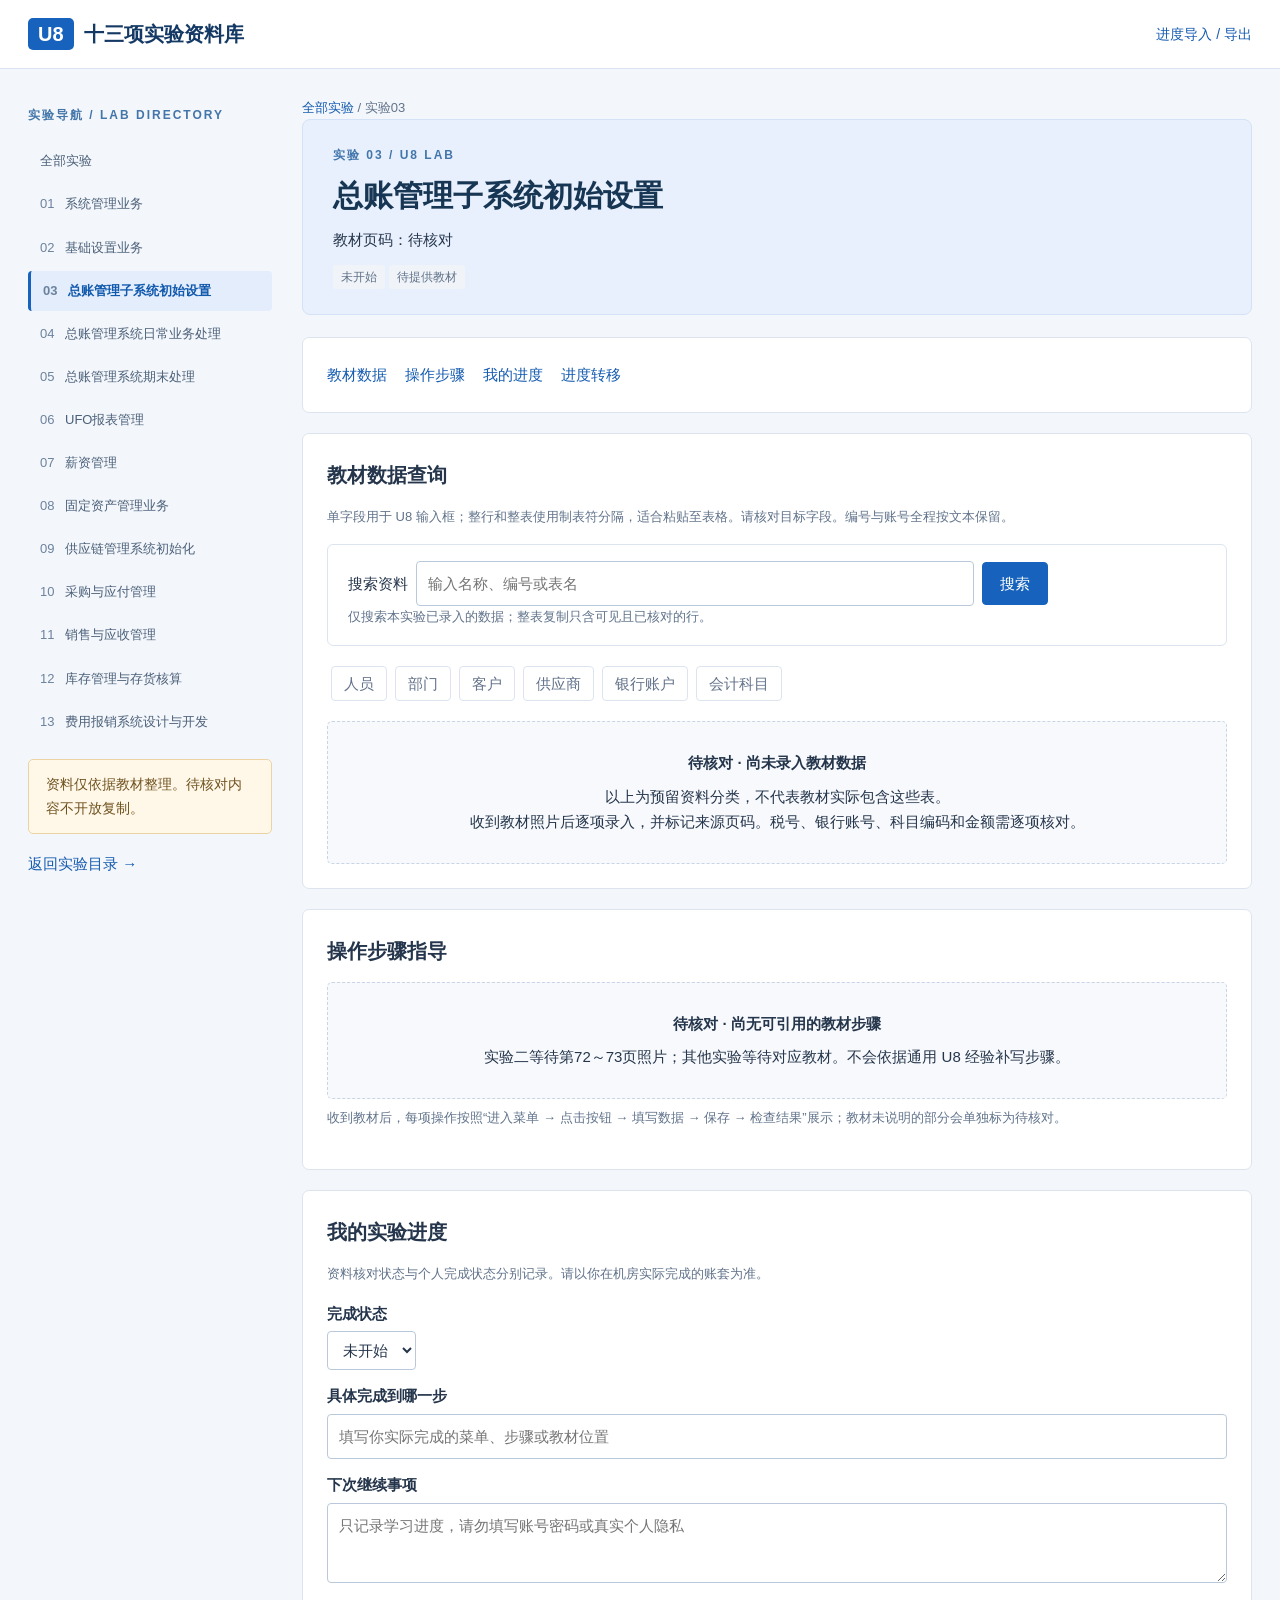
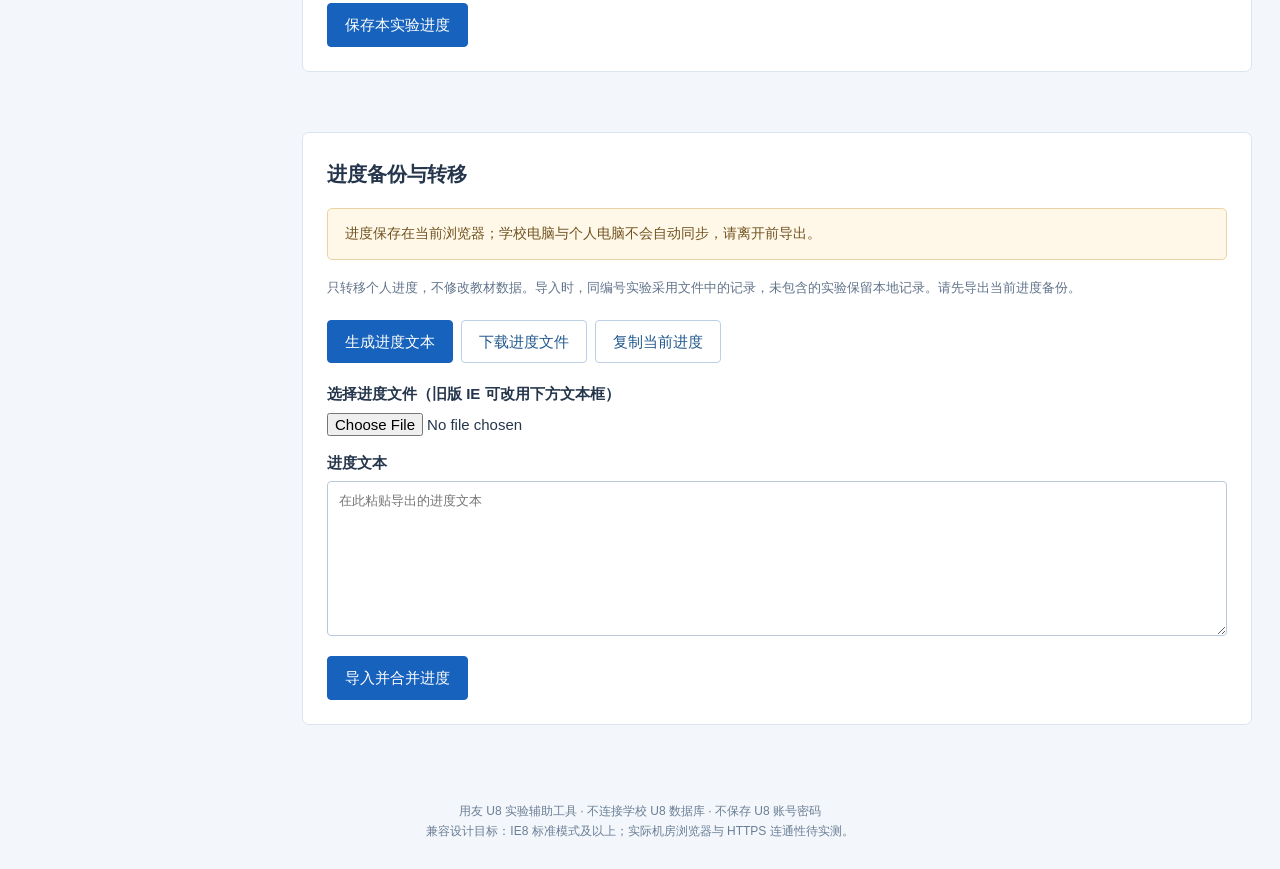
==== labs/03.html @ e87e092f "Build IE-compatible U8 lab library with textbook pages 67-71" ====
<!DOCTYPE html>
<html lang="zh-CN"><head><meta charset="utf-8"><meta http-equiv="X-UA-Compatible" content="IE=edge"><meta name="viewport" content="width=device-width, initial-scale=1"><meta name="description" content="用友U8十三项实验资料库，教材数据查询、字段复制与进度备份。"><title>总账管理子系统初始设置 · 用友U8十三项实验资料库</title><link rel="stylesheet" href="../assets/style.css"></head>
<body data-lab="03"><div class="top"><a class="brand" href="../index.html"><span class="brand-mark">U8</span>十三项实验资料库</a><a class="top-link" href="#transfer">进度导入 / 导出</a><div class="clear"></div></div>
<div class="shell"><div class="sidebar"><p class="eyebrow">实验导航 / LAB DIRECTORY</p><ul class="nav"><li><a href="../index.html">全部实验</a></li><li><a href="01.html"><span class="nav-num">01</span>系统管理业务</a></li><li><a href="02.html"><span class="nav-num">02</span>基础设置业务</a></li><li><a href="03.html" class="active"><span class="nav-num">03</span>总账管理子系统初始设置</a></li><li><a href="04.html"><span class="nav-num">04</span>总账管理系统日常业务处理</a></li><li><a href="05.html"><span class="nav-num">05</span>总账管理系统期末处理</a></li><li><a href="06.html"><span class="nav-num">06</span>UFO报表管理</a></li><li><a href="07.html"><span class="nav-num">07</span>薪资管理</a></li><li><a href="08.html"><span class="nav-num">08</span>固定资产管理业务</a></li><li><a href="09.html"><span class="nav-num">09</span>供应链管理系统初始化</a></li><li><a href="10.html"><span class="nav-num">10</span>采购与应付管理</a></li><li><a href="11.html"><span class="nav-num">11</span>销售与应收管理</a></li><li><a href="12.html"><span class="nav-num">12</span>库存管理与存货核算</a></li><li><a href="13.html"><span class="nav-num">13</span>费用报销系统设计与开发</a></li></ul><div class="notice">资料仅依据教材整理。待核对内容不开放复制。</div><a href="../index.html">返回实验目录 →</a></div><div class="main">
<noscript><div class="notice">JavaScript 已禁用：可浏览目录、教材数据和步骤；可选中文字按 Ctrl+C。搜索、按钮复制与进度管理需要启用 JavaScript。</div></noscript>
<div class="muted"><a href="../index.html">全部实验</a> / 实验03</div><div class="hero"><div class="eyebrow">实验 03 / U8 LAB</div><h1>总账管理子系统初始设置</h1><p>教材页码：待核对</p><span class="tag" data-progress="03">未开始</span> <span class="tag">待提供教材</span></div>
<div class="panel anchor-nav"><a href="#data">教材数据</a><a href="#steps">操作步骤</a><a href="#progress">我的进度</a><a href="#transfer">进度转移</a></div>
<div class="panel" id="data"><h2>教材数据查询</h2><p class="muted">单字段用于 U8 输入框；整行和整表使用制表符分隔，适合粘贴至表格。请核对目标字段。编号与账号全程按文本保留。</p><div class="search"><label for="search">搜索资料</label><input id="search" type="text" placeholder="输入名称、编号或表名"><button id="search-button" type="button">搜索</button><div class="muted" id="search-result">仅搜索本实验已录入的数据；整表复制只含可见且已核对的行。</div></div><div class="categories"><span>人员</span><span>部门</span><span>客户</span><span>供应商</span><span>银行账户</span><span>会计科目</span></div><div class="empty"><strong>待核对 · 尚未录入教材数据</strong>以上为预留资料分类，不代表教材实际包含这些表。<br>收到教材照片后逐项录入，并标记来源页码。税号、银行账号、科目编码和金额需逐项核对。</div></div><div class="panel" id="steps"><h2>操作步骤指导</h2><div class="empty"><strong>待核对 · 尚无可引用的教材步骤</strong>实验二等待第72～73页照片；其他实验等待对应教材。不会依据通用 U8 经验补写步骤。</div><p class="muted">收到教材后，每项操作按照“进入菜单 → 点击按钮 → 填写数据 → 保存 → 检查结果”展示；教材未说明的部分会单独标为待核对。</p></div><div class="panel" id="progress"><h2>我的实验进度</h2><p class="muted">资料核对状态与个人完成状态分别记录。请以你在机房实际完成的账套为准。</p><div class="form-row"><label for="progress-status">完成状态</label><select id="progress-status"><option value="todo">未开始</option><option value="doing">进行中</option><option value="done">已完成</option></select></div><div class="form-row"><label for="progress-step">具体完成到哪一步</label><input id="progress-step" type="text" maxlength="500" placeholder="填写你实际完成的菜单、步骤或教材位置"></div><div class="form-row"><label for="progress-note">下次继续事项</label><textarea id="progress-note" maxlength="5000" placeholder="只记录学习进度，请勿填写账号密码或真实个人隐私"></textarea></div><button id="save-progress" type="button">保存本实验进度</button></div>
<div id="message" class="message" role="status" aria-live="polite"></div><div class="panel" id="transfer"><h2>进度备份与转移</h2>
<p id="storage-state" class="notice">学校电脑与个人电脑不会自动同步。请导出进度，通过自己的邮箱或网盘转移后导入。</p>
<p class="muted">只转移个人进度，不修改教材数据。导入时，同编号实验采用文件中的记录，未包含的实验保留本地记录。请先导出当前进度备份。</p>
<div class="toolbar"><button id="export-text" type="button">生成进度文本</button><button id="download-progress" type="button" class="secondary">下载进度文件</button><button id="copy-progress" type="button" class="secondary">复制当前进度</button></div>
<div class="form-row"><label for="import-file">选择进度文件（旧版 IE 可改用下方文本框）</label><input id="import-file" type="file" accept=".json,application/json"></div>
<div class="form-row"><label for="transfer-text">进度文本</label><textarea id="transfer-text" spellcheck="false" placeholder="在此粘贴导出的进度文本"></textarea></div>
<button id="import-progress" type="button">导入并合并进度</button></div></div><div class="clear"></div></div>
<div class="footer">用友 U8 实验辅助工具 · 不连接学校 U8 数据库 · 不保存 U8 账号密码<br>兼容设计目标：IE8 标准模式及以上；实际机房浏览器与 HTTPS 连通性待实测。</div>
<div id="manual-copy" class="manual hidden" role="dialog" aria-label="手动复制"><h3>手动复制</h3><p id="copy-help">请按 Ctrl+C</p><label for="copy-text">待复制内容</label><textarea id="copy-text" readonly="readonly"></textarea><button id="copy-close" type="button" class="secondary">关闭</button></div>
<script src="../assets/app.js"></script></body></html>
---- assets/style.css ----
* { box-sizing: border-box; }
body { margin: 0; background: #f3f6fa; color: #25364c; font-family: "Microsoft YaHei", "SimSun", Arial, sans-serif; font-size: 15px; line-height: 1.7; }
a { color: #155bb0; text-decoration: none; } a:hover { text-decoration: underline; }
button,input,select,textarea { font: inherit; } button { cursor: pointer; }
button,.button { background: #1662bd; color: #fff; border: 1px solid #1662bd; padding: 8px 17px; display: inline-block; border-radius: 4px; }
button:hover,.button:hover { background: #104c95; color: #fff; text-decoration: none; }
button.secondary,.button.secondary { color: #20588d; background: #fff; border-color: #bdcfe4; }
button:focus,a:focus,input:focus,textarea:focus,select:focus { outline: 2px solid #e09b1a; outline-offset: 2px; }
input[type=text],select,textarea { max-width: 100%; border: 1px solid #b9c9db; border-radius: 4px; background: #fff; color: #25364c; padding: 9px 11px; }
.top { background: #fff; border-bottom: 1px solid #dae3ef; padding: 17px 28px; }
.brand { font-size: 20px; color: #143964; font-weight: bold; } .brand-mark { background: #1662bd; color: #fff; padding: 5px 10px; margin-right: 10px; border-radius: 5px; }
.top-link { float: right; margin-top: 6px; font-size: 14px; }
.shell { max-width: 1440px; margin: 0 auto; padding: 28px; }
.sidebar { float: left; width: 244px; } .main { margin-left: 274px; }
.nav { margin: 0; padding: 0; list-style: none; } .nav li { margin: 3px 0; }
.nav a { display: block; padding: 9px 12px; color: #4b607a; font-size: 13px; border-radius: 4px; }
.nav a.active { background: #e3edfc; color: #1159ad; font-weight: bold; border-left: 3px solid #1662bd; }
.nav-num { display: inline-block; width: 25px; color: #6b829e; }
.eyebrow { color: #4275a9; font-size: 12px; letter-spacing: 2px; font-weight: bold; }
h1 { font-size: 30px; line-height: 1.4; margin: 10px 0; color: #173654; } h2 { font-size: 20px; margin: 0 0 14px; } h3 { font-size: 17px; margin: 0 0 10px; }
p { margin: 8px 0 16px; } .muted { color: #61738b; font-size: 13px; }
.hero { padding: 25px 30px; background: #e8f0fd; border: 1px solid #d3e2f7; border-radius: 8px; margin-bottom: 22px; }
.hero p { max-width: 720px; margin-bottom: 10px; }
.notice { background: #fff8e9; border: 1px solid #ecd3a3; padding: 13px 17px; margin: 17px 0; border-radius: 5px; color: #70521e; font-size: 14px; }
.panel { padding: 24px; background: #fff; border: 1px solid #dce5ef; border-radius: 7px; margin: 20px 0; }
.stats { width: 100%; border-collapse: collapse; margin: 20px 0; background: #fff; border: 1px solid #dce5ef; }
.stats td { width: 33%; padding: 16px 23px; border-right: 1px solid #dce5ef; } .stat { font-size: 27px; color: #1858a3; font-weight: bold; margin-right: 9px; }
.search { background: #fff; padding: 16px 20px; border: 1px solid #dce5ef; border-radius: 6px; } .search input { width: 65%; margin: 0 8px; }
.cards { margin: 15px -7px 0; } .card-wrap { display: inline-block; vertical-align: top; width: 50%; padding: 7px; }
.card { border: 1px solid #dce5ef; background: #fff; border-radius: 6px; padding: 20px; min-height: 184px; }
.card:hover { border-color: #9fbce2; } .card h2 { font-size: 17px; margin: 10px 0 7px; } .card h2 a { color: #193d66; }
.tag { display: inline-block; background: #f0f4f8; color: #5f7189; padding: 2px 8px; border-radius: 3px; font-size: 12px; }
.tag.blue { background: #e6f0ff; color: #145cae; } .tag.done { background: #e3f4eb; color: #256544; }
.card-footer { border-top: 1px solid #edf1f6; margin-top: 13px; padding-top: 11px; font-size: 13px; }
.card-footer a { float: right; } .clear { clear: both; }
.anchor-nav a { margin-right: 18px; display: inline-block; }
.empty { padding: 28px 20px; text-align: center; background: #f7f9fc; border: 1px dashed #c8d5e4; border-radius: 5px; }
.empty strong { display: block; margin-bottom: 8px; } .categories { margin: 16px 0; } .categories span { display: inline-block; padding: 4px 12px; margin: 4px; border: 1px solid #dce5ef; border-radius: 4px; color: #63738b; }
.table-scroll { overflow-x: auto; } table.data { width: 100%; border-collapse: collapse; margin: 15px 0; }
.data th,.data td { border: 1px solid #d8e2ef; padding: 9px; text-align: left; vertical-align: top; } .data th { background: #eef4fb; white-space: nowrap; }
.data .field { width: 145px; padding: 6px; font-family: Consolas,"Microsoft YaHei",monospace; } .copy-field { font-size: 12px; padding: 4px 8px; margin: 4px 0 0 5px; }
.pending { color: #885c14; } .pending-value { display: block; padding: 6px; }
.step { border-left: 3px solid #bad1f1; margin: 18px 0; padding-left: 16px; } .step ol { padding-left: 24px; }
.form-row { margin: 13px 0; } .form-row label { display: block; margin-bottom: 5px; font-weight: bold; }
#progress-note { width: 100%; min-height: 80px; } #progress-step { width: 100%; } #transfer-text { width: 100%; height: 155px; font-family: Consolas,monospace; font-size: 13px; }
.toolbar button { margin: 5px 8px 5px 0; } .message { padding: 10px 0; color: #255c38; font-weight: bold; }
.manual { position: fixed; z-index: 20; bottom: 15px; right: 15px; width: 440px; max-width: 94%; padding: 20px; background: #fff; border: 2px solid #1662bd; box-shadow: 0 3px 20px #b5c1d0; }
.manual textarea { width: 100%; height: 110px; font-family: Consolas,"Microsoft YaHei",monospace; } .hidden { display: none; }
.footer { clear: both; text-align: center; color: #6a7f97; padding: 28px 12px; font-size: 12px; }
@media screen and (min-width: 1250px) { .card-wrap { width: 33.333%; } }
@media screen and (max-width: 800px) { .sidebar { float: none; width: auto; margin-bottom: 20px; } .sidebar .nav { display: none; } .main { margin-left: 0; } .shell { padding: 15px; } h1 { font-size: 25px; } .top { padding: 15px; } .brand { font-size: 16px; } .hero { padding: 20px; } .stats td { padding: 12px; } .stat { display: block; font-size: 24px; } .panel { padding: 17px; } }
@media screen and (max-width: 520px) { .card-wrap { width: 100%; } .top-link { float: none; display: block; } .search input { display: block; width: 100%; margin: 8px 0; } .toolbar button { display: block; width: 100%; } }
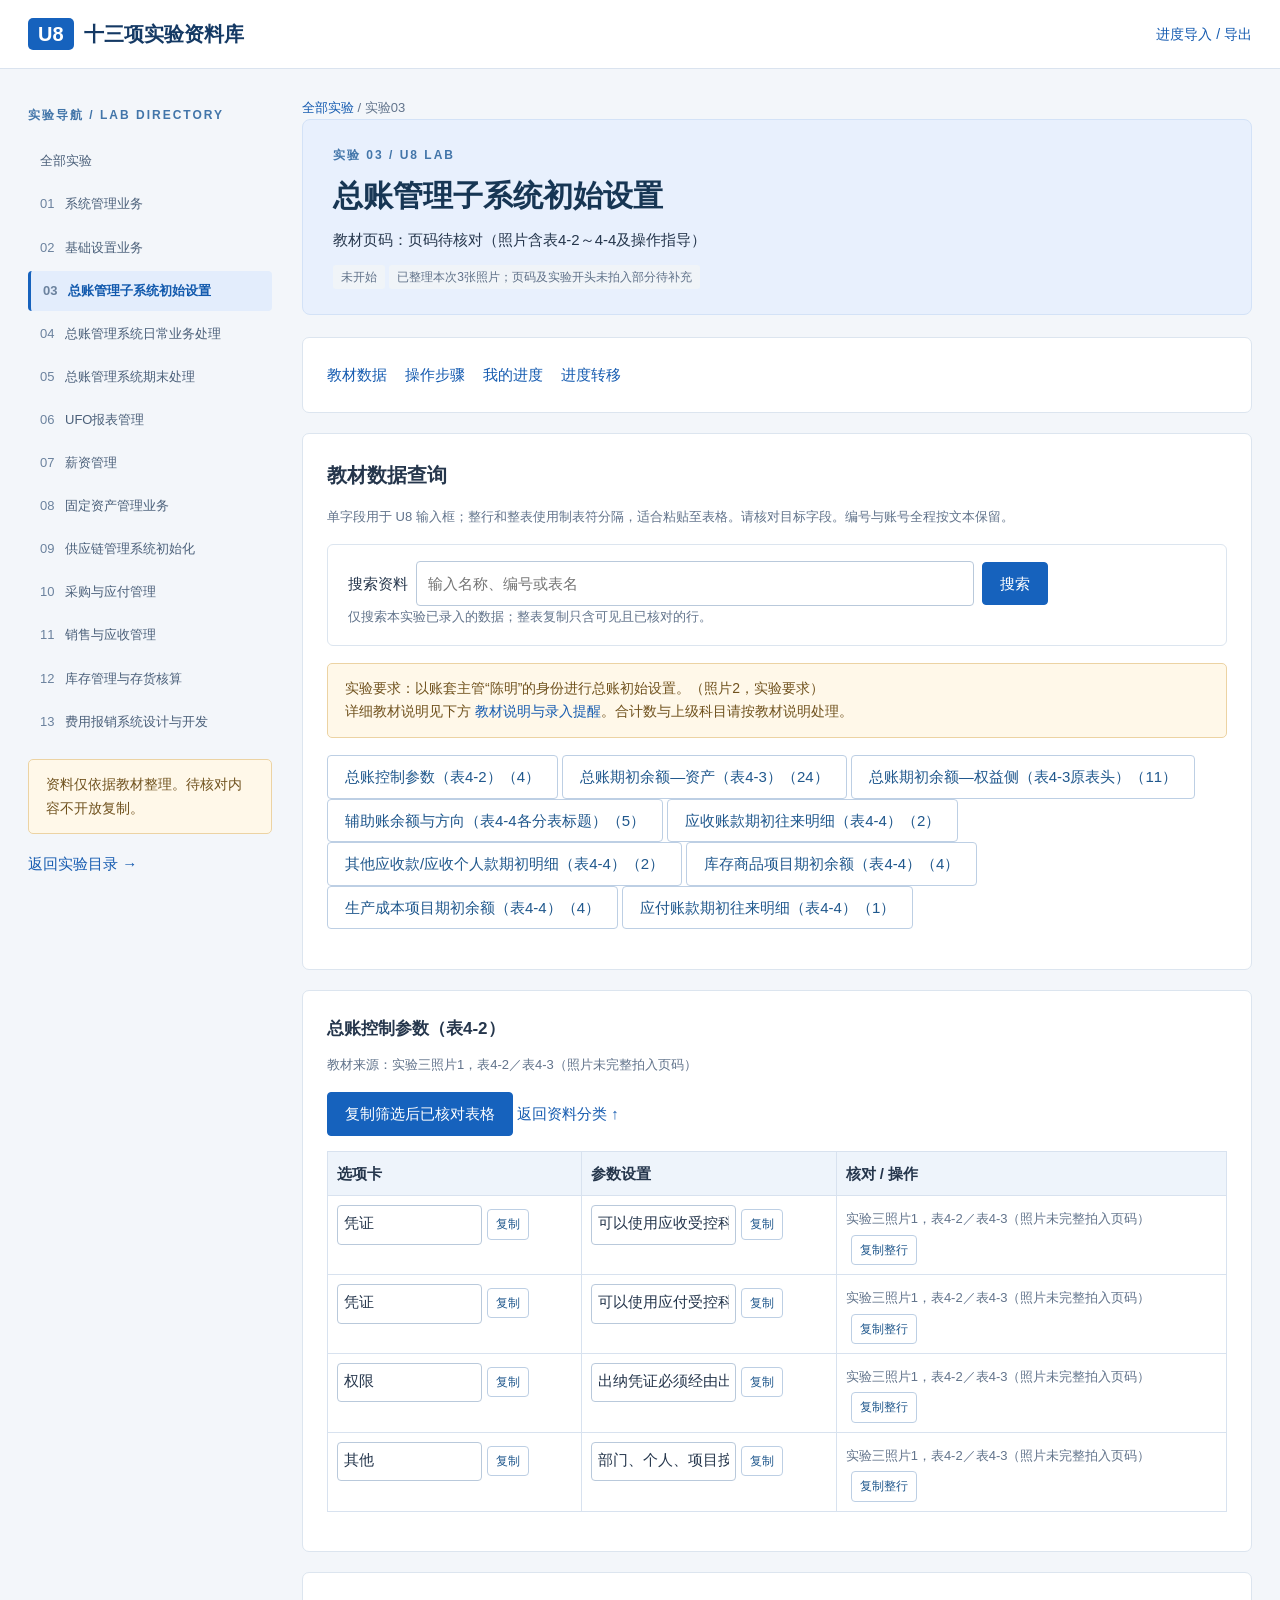
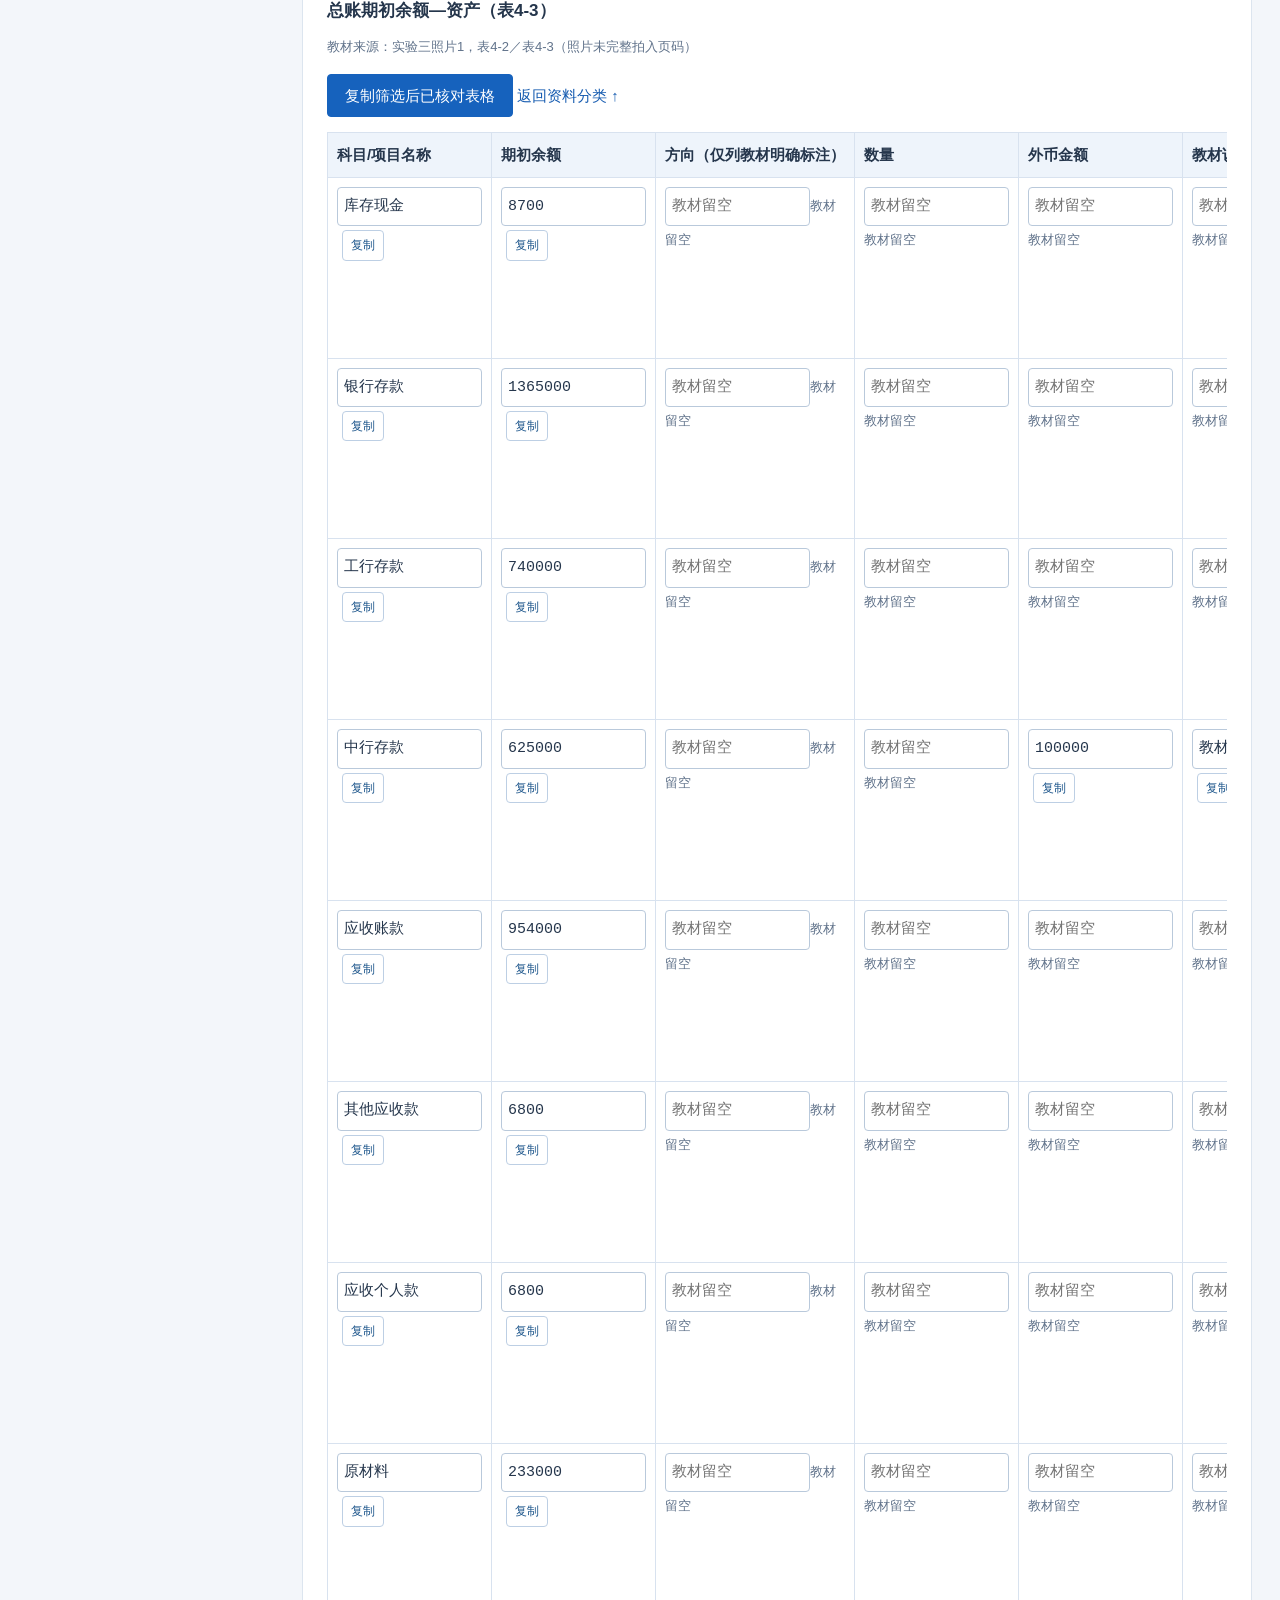
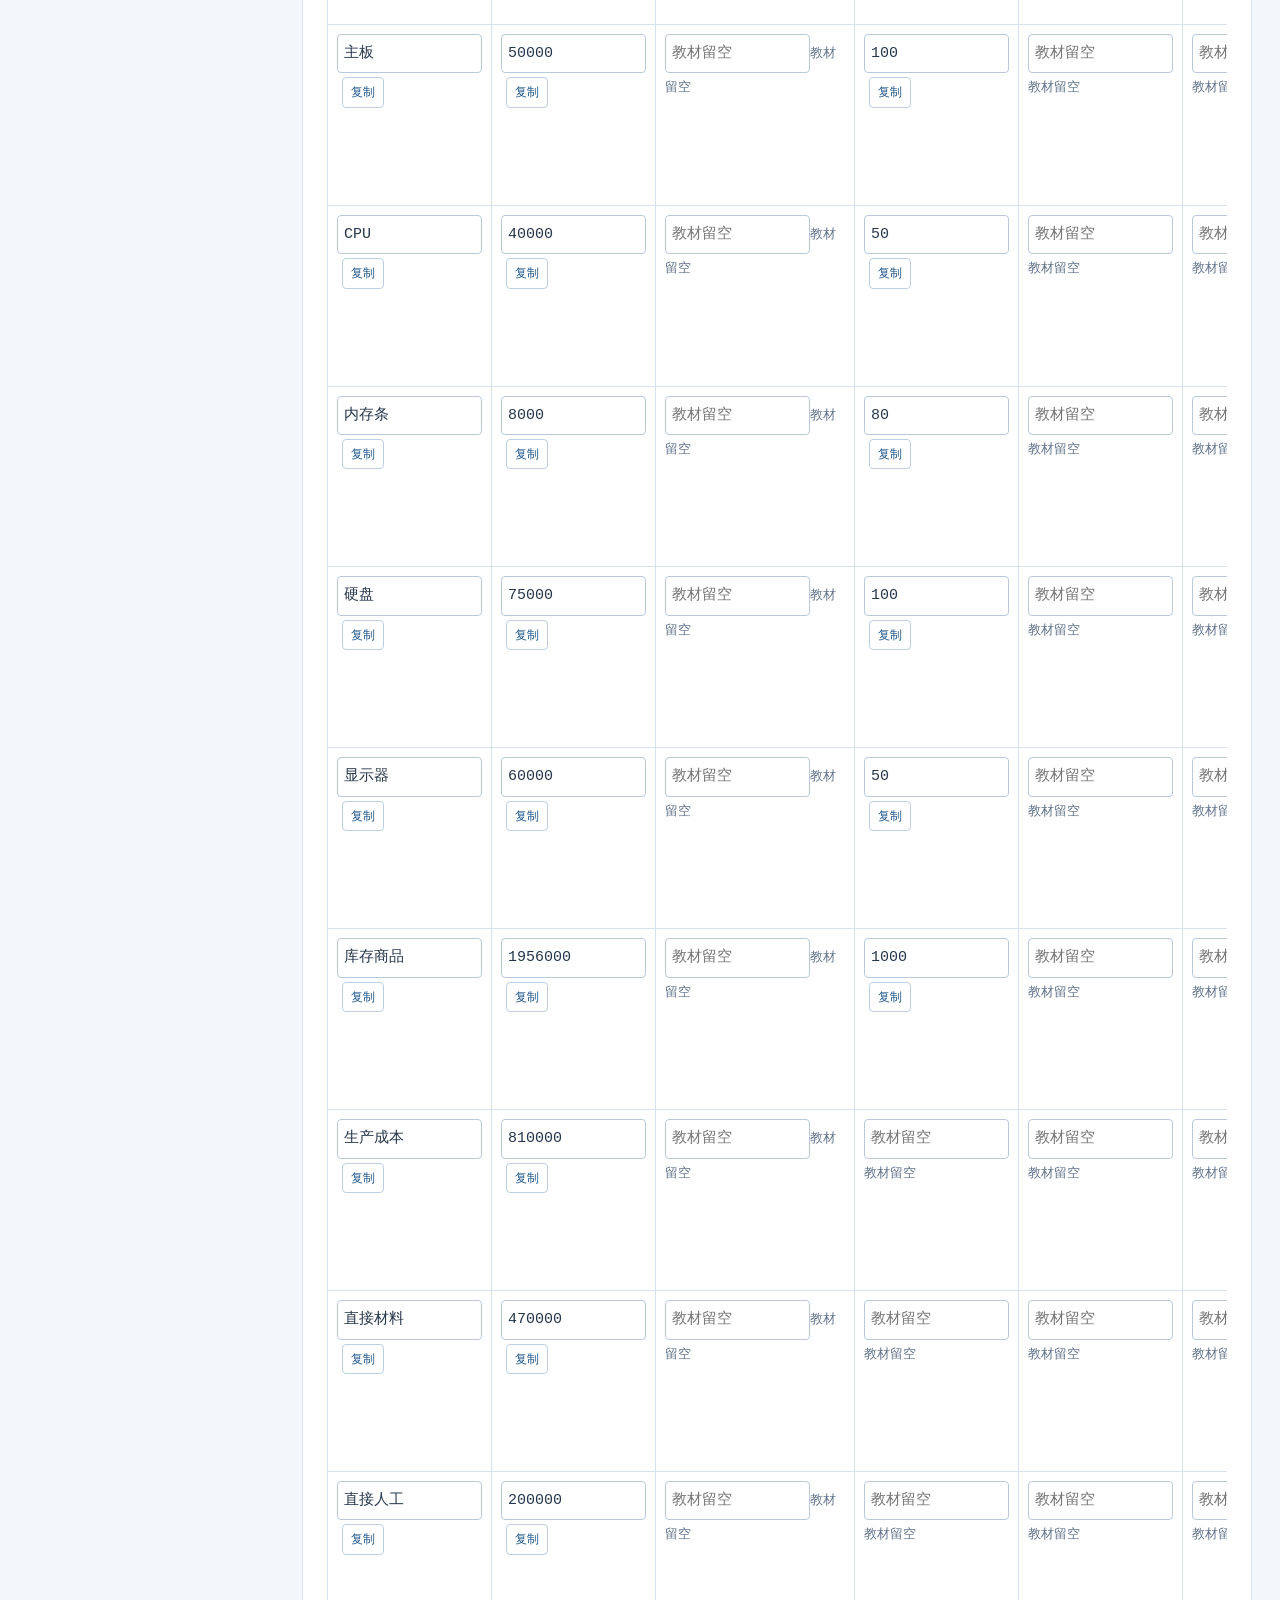
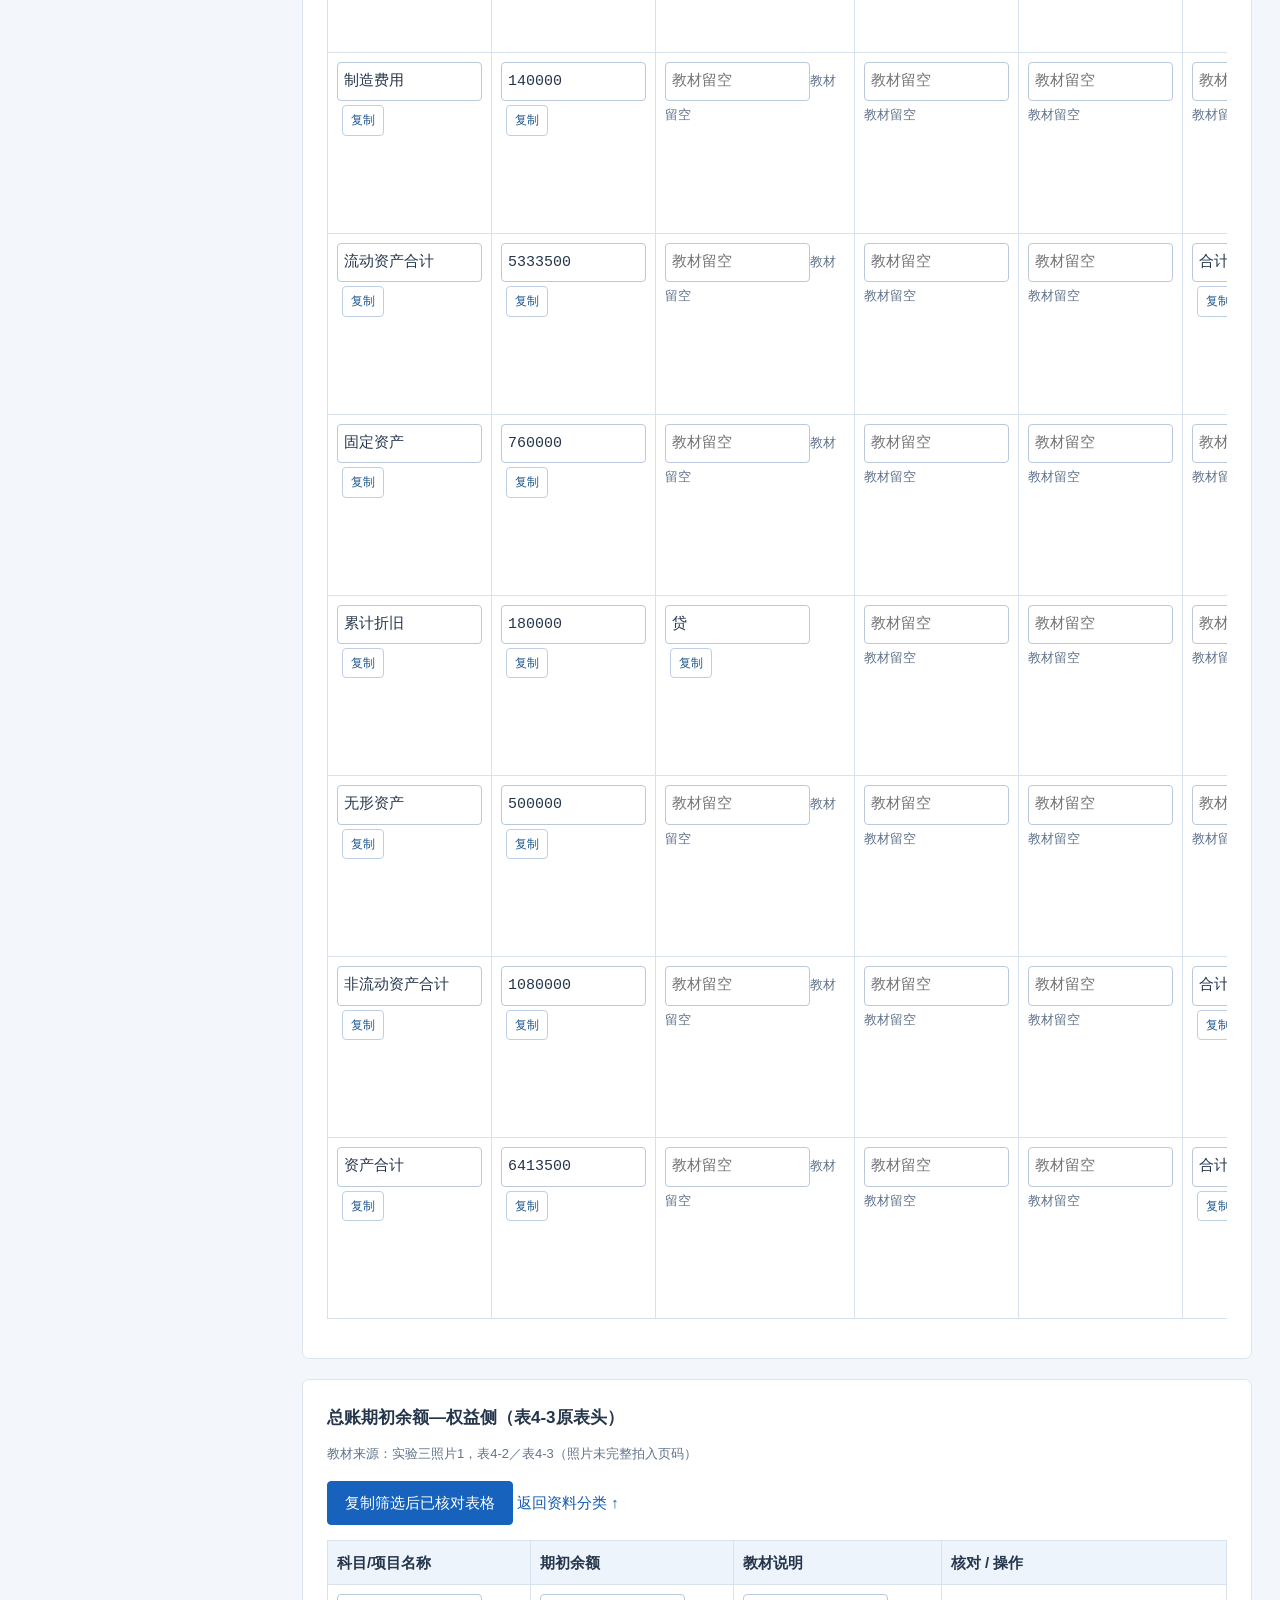
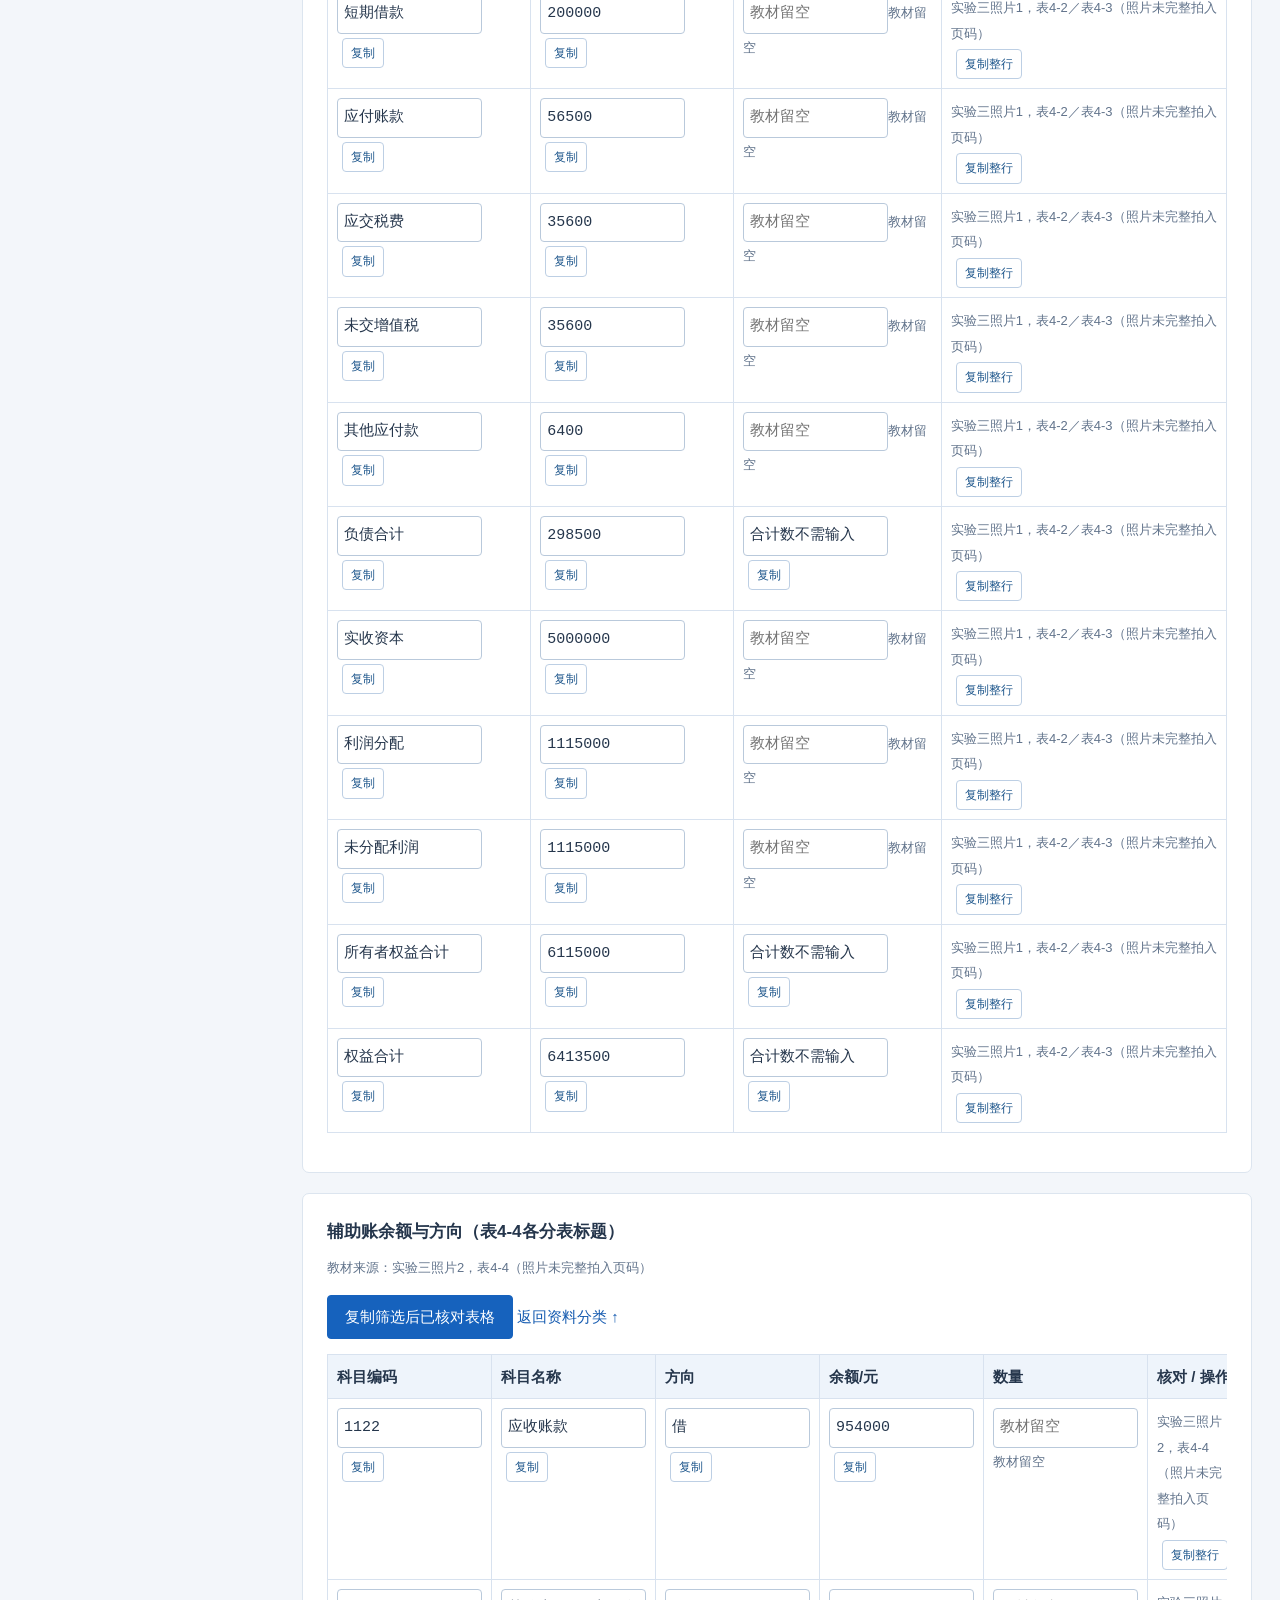
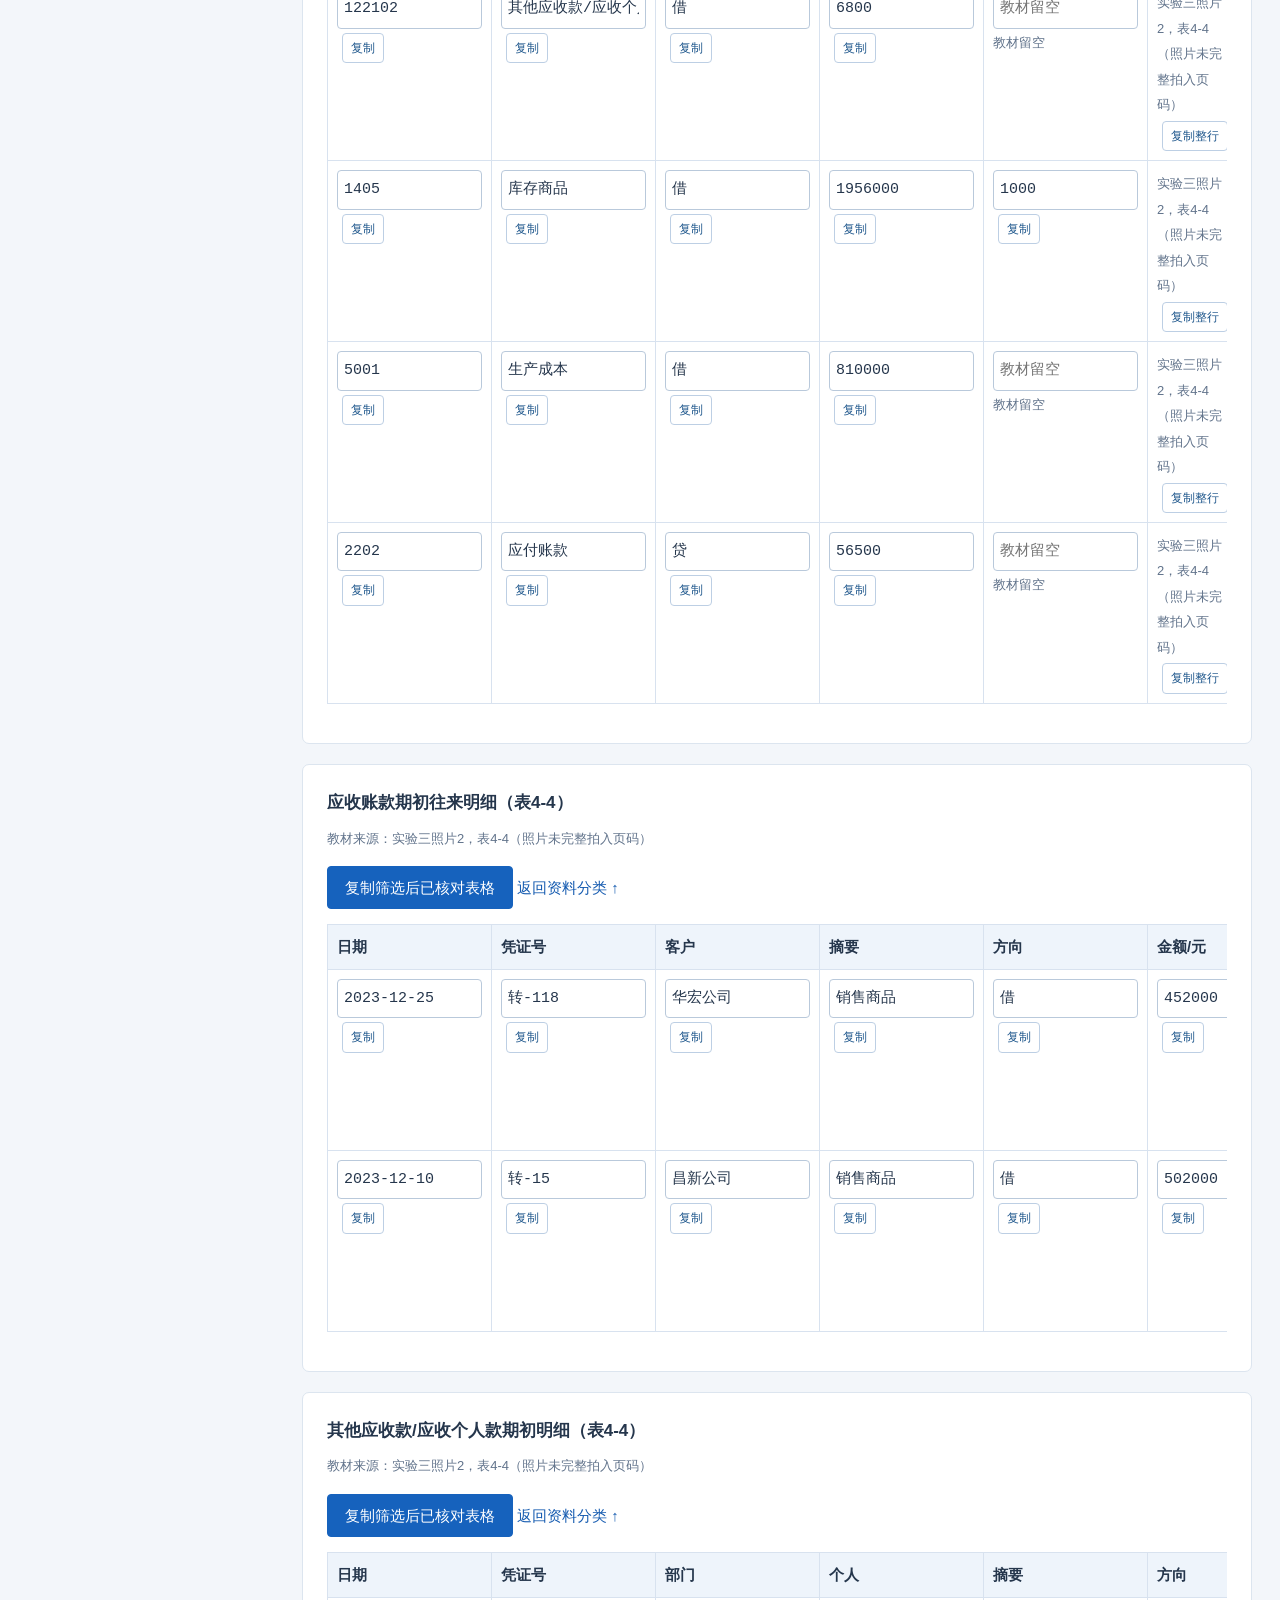
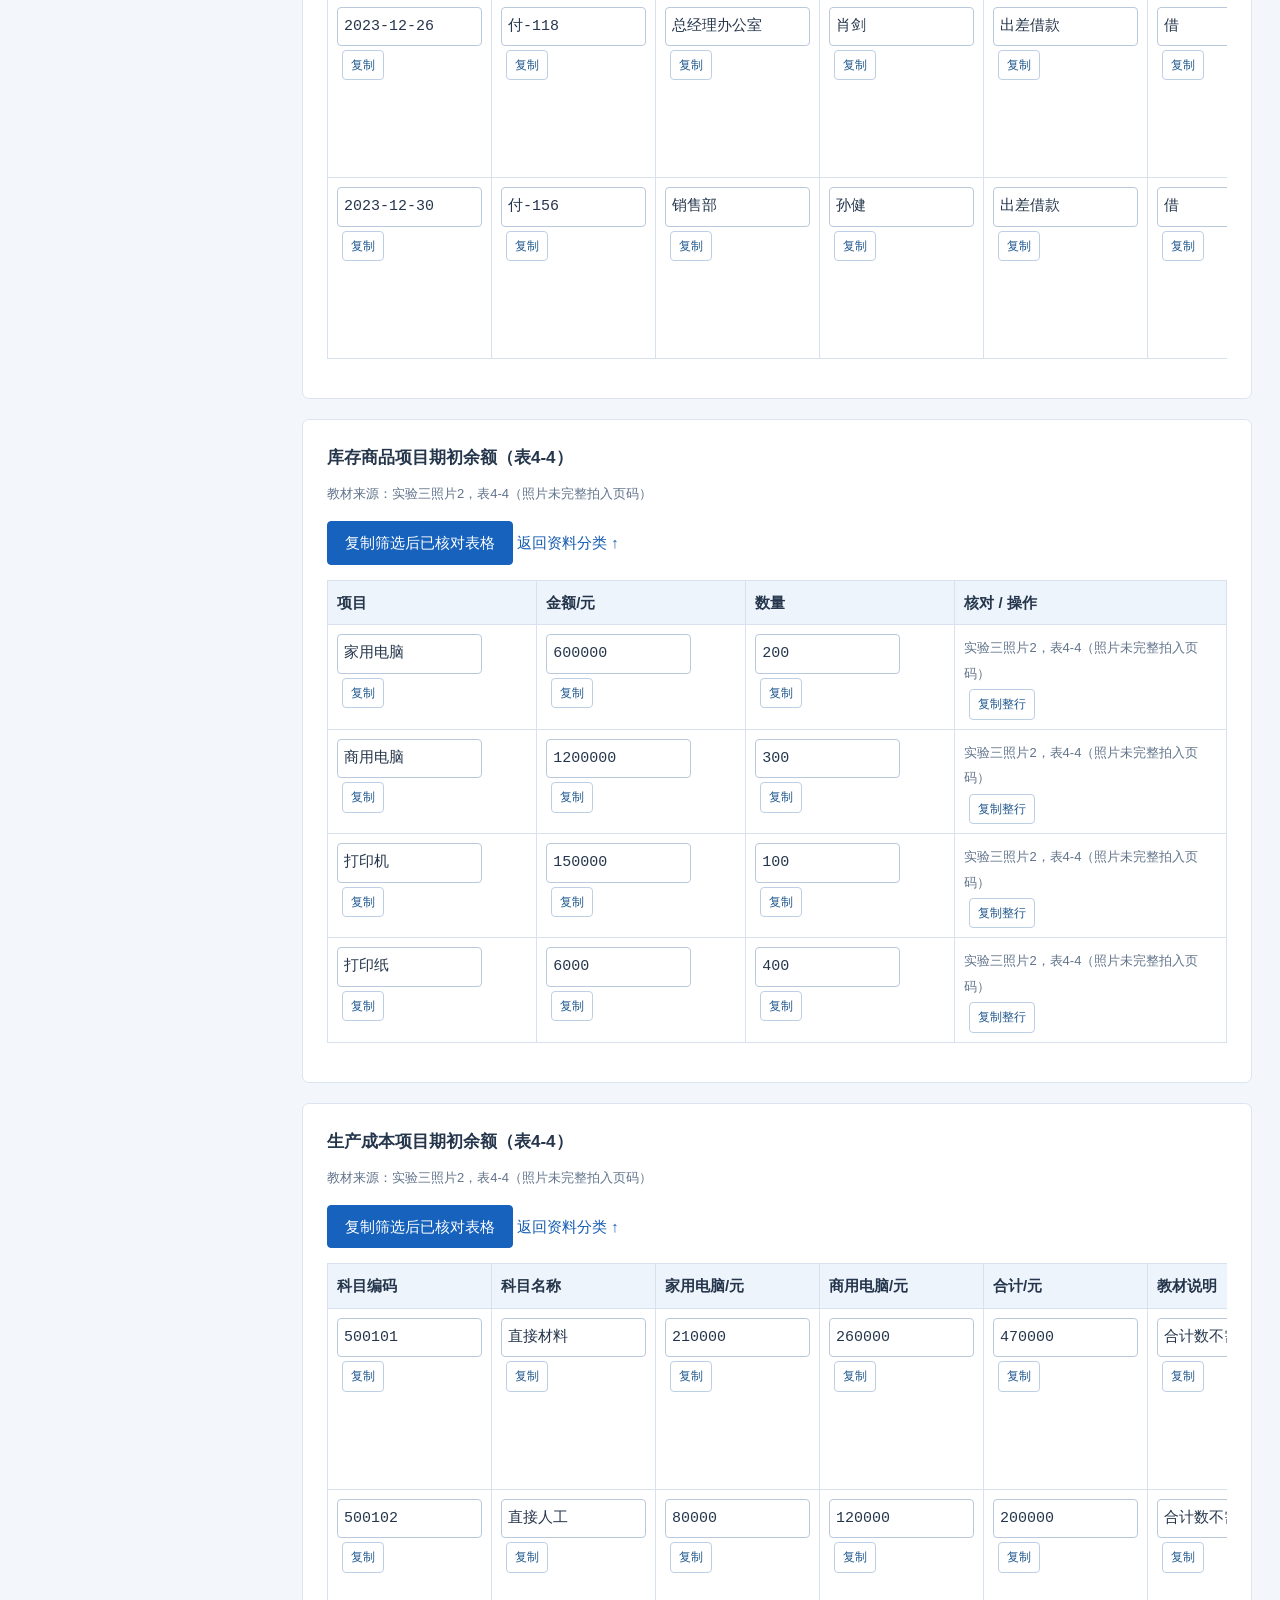
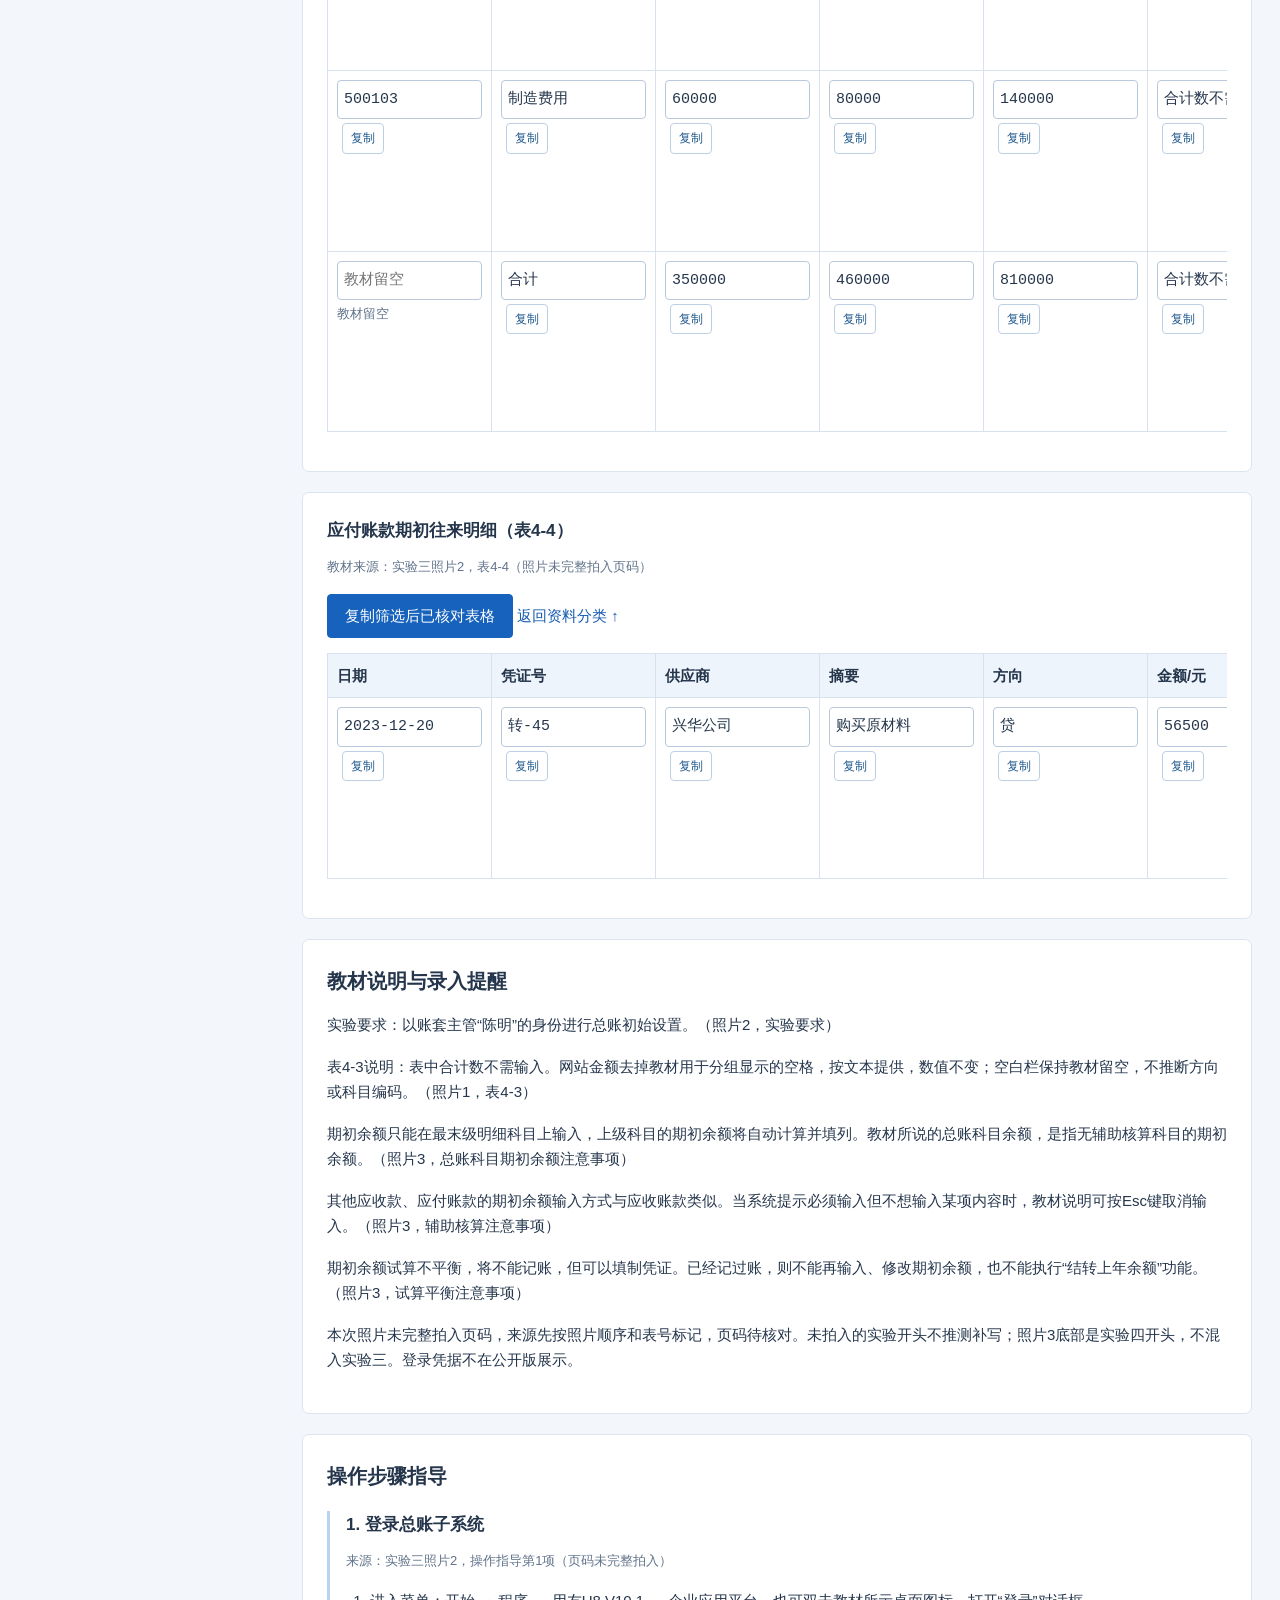
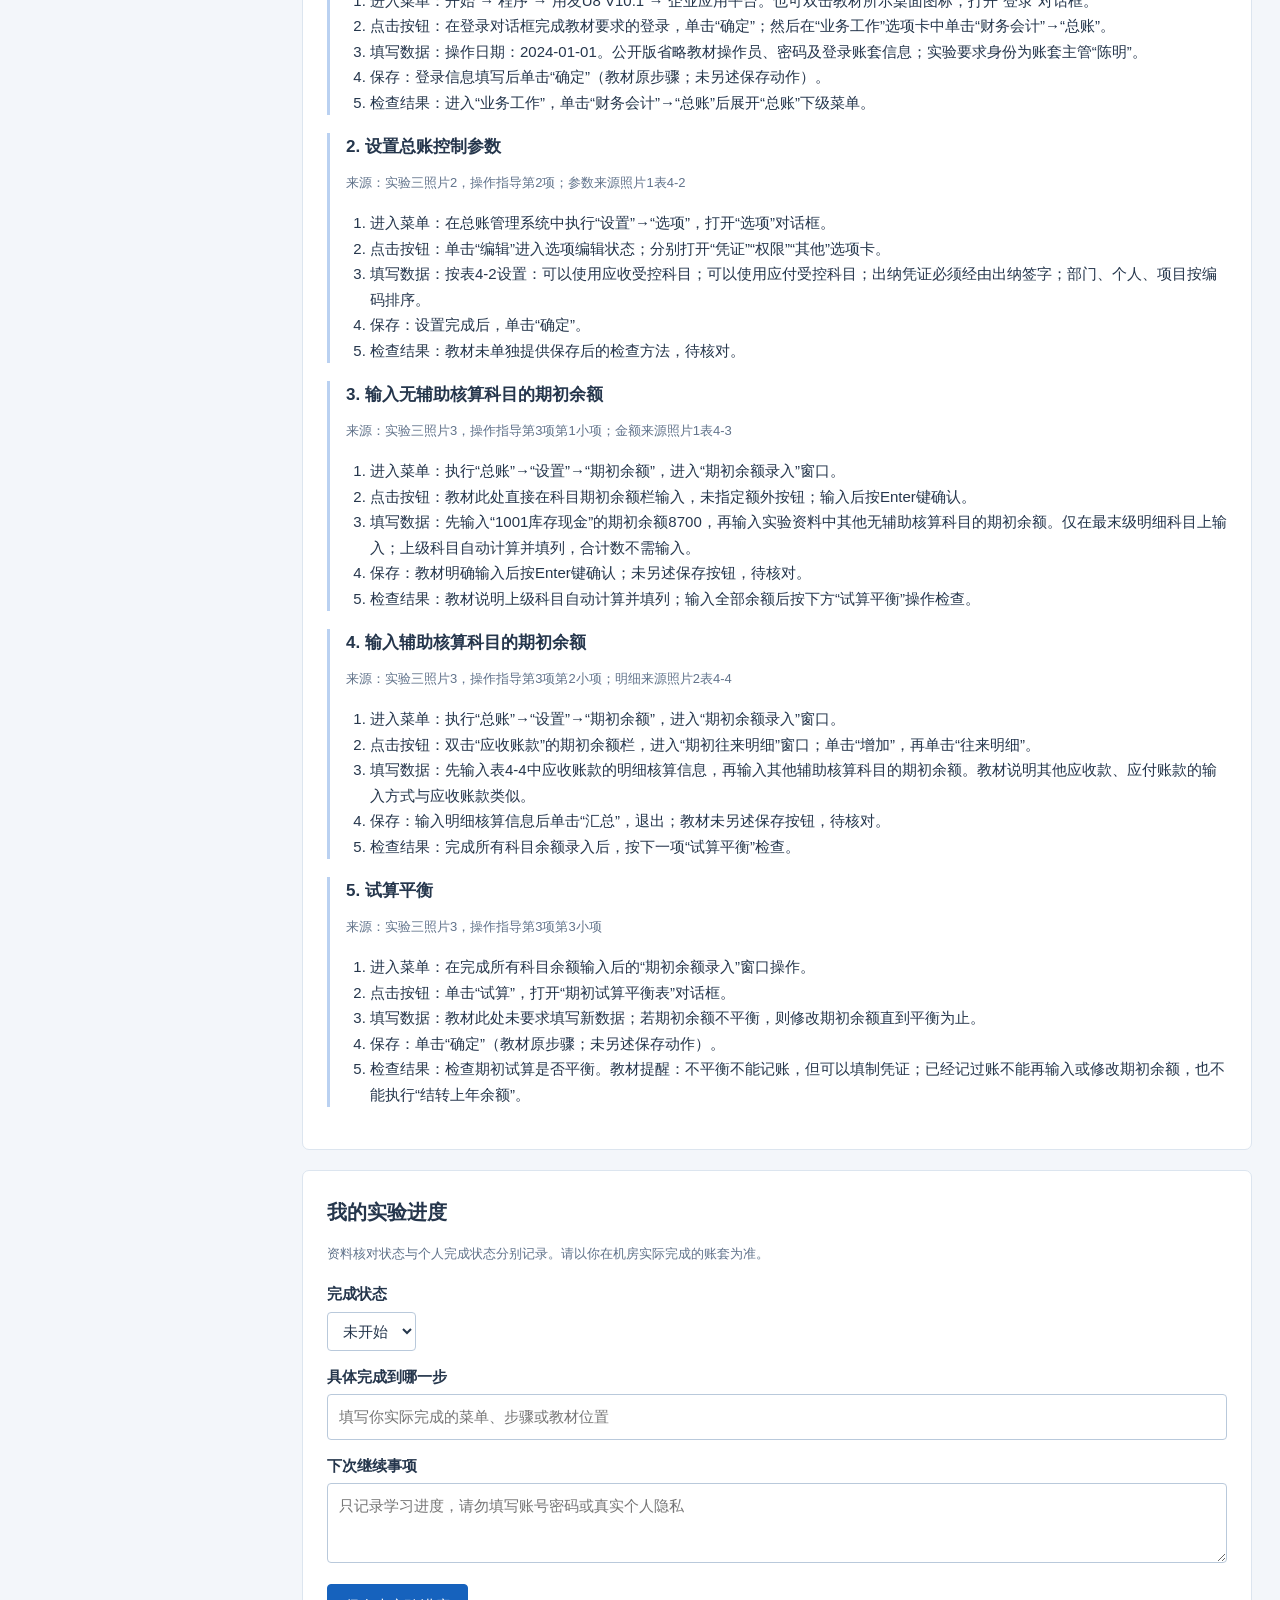
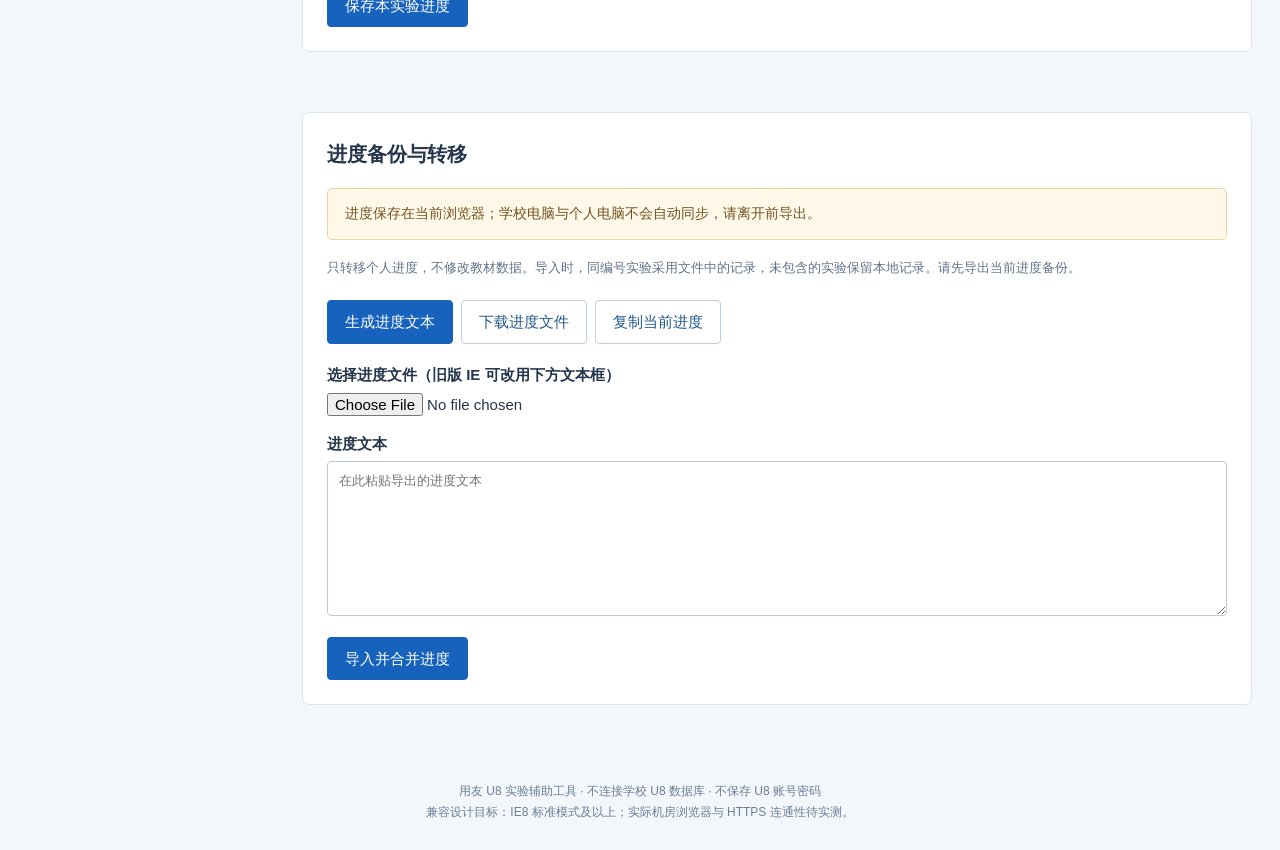
==== commit 470e60ea: "Add lab 03 opening balances and textbook operation guidance" ====
--- a/labs/03.html
+++ b/labs/03.html
@@ -3,9 +3,9 @@
 <body data-lab="03"><div class="top"><a class="brand" href="../index.html"><span class="brand-mark">U8</span>十三项实验资料库</a><a class="top-link" href="#transfer">进度导入 / 导出</a><div class="clear"></div></div>
 <div class="shell"><div class="sidebar"><p class="eyebrow">实验导航 / LAB DIRECTORY</p><ul class="nav"><li><a href="../index.html">全部实验</a></li><li><a href="01.html"><span class="nav-num">01</span>系统管理业务</a></li><li><a href="02.html"><span class="nav-num">02</span>基础设置业务</a></li><li><a href="03.html" class="active"><span class="nav-num">03</span>总账管理子系统初始设置</a></li><li><a href="04.html"><span class="nav-num">04</span>总账管理系统日常业务处理</a></li><li><a href="05.html"><span class="nav-num">05</span>总账管理系统期末处理</a></li><li><a href="06.html"><span class="nav-num">06</span>UFO报表管理</a></li><li><a href="07.html"><span class="nav-num">07</span>薪资管理</a></li><li><a href="08.html"><span class="nav-num">08</span>固定资产管理业务</a></li><li><a href="09.html"><span class="nav-num">09</span>供应链管理系统初始化</a></li><li><a href="10.html"><span class="nav-num">10</span>采购与应付管理</a></li><li><a href="11.html"><span class="nav-num">11</span>销售与应收管理</a></li><li><a href="12.html"><span class="nav-num">12</span>库存管理与存货核算</a></li><li><a href="13.html"><span class="nav-num">13</span>费用报销系统设计与开发</a></li></ul><div class="notice">资料仅依据教材整理。待核对内容不开放复制。</div><a href="../index.html">返回实验目录 →</a></div><div class="main">
 <noscript><div class="notice">JavaScript 已禁用：可浏览目录、教材数据和步骤；可选中文字按 Ctrl+C。搜索、按钮复制与进度管理需要启用 JavaScript。</div></noscript>
-<div class="muted"><a href="../index.html">全部实验</a> / 实验03</div><div class="hero"><div class="eyebrow">实验 03 / U8 LAB</div><h1>总账管理子系统初始设置</h1><p>教材页码：待核对</p><span class="tag" data-progress="03">未开始</span> <span class="tag">待提供教材</span></div>
+<div class="muted"><a href="../index.html">全部实验</a> / 实验03</div><div class="hero"><div class="eyebrow">实验 03 / U8 LAB</div><h1>总账管理子系统初始设置</h1><p>教材页码：页码待核对（照片含表4-2～4-4及操作指导）</p><span class="tag" data-progress="03">未开始</span> <span class="tag">已整理本次3张照片；页码及实验开头未拍入部分待补充</span></div>
 <div class="panel anchor-nav"><a href="#data">教材数据</a><a href="#steps">操作步骤</a><a href="#progress">我的进度</a><a href="#transfer">进度转移</a></div>
-<div class="panel" id="data"><h2>教材数据查询</h2><p class="muted">单字段用于 U8 输入框；整行和整表使用制表符分隔，适合粘贴至表格。请核对目标字段。编号与账号全程按文本保留。</p><div class="search"><label for="search">搜索资料</label><input id="search" type="text" placeholder="输入名称、编号或表名"><button id="search-button" type="button">搜索</button><div class="muted" id="search-result">仅搜索本实验已录入的数据；整表复制只含可见且已核对的行。</div></div><div class="categories"><span>人员</span><span>部门</span><span>客户</span><span>供应商</span><span>银行账户</span><span>会计科目</span></div><div class="empty"><strong>待核对 · 尚未录入教材数据</strong>以上为预留资料分类，不代表教材实际包含这些表。<br>收到教材照片后逐项录入，并标记来源页码。税号、银行账号、科目编码和金额需逐项核对。</div></div><div class="panel" id="steps"><h2>操作步骤指导</h2><div class="empty"><strong>待核对 · 尚无可引用的教材步骤</strong>实验二等待第72～73页照片；其他实验等待对应教材。不会依据通用 U8 经验补写步骤。</div><p class="muted">收到教材后，每项操作按照“进入菜单 → 点击按钮 → 填写数据 → 保存 → 检查结果”展示；教材未说明的部分会单独标为待核对。</p></div><div class="panel" id="progress"><h2>我的实验进度</h2><p class="muted">资料核对状态与个人完成状态分别记录。请以你在机房实际完成的账套为准。</p><div class="form-row"><label for="progress-status">完成状态</label><select id="progress-status"><option value="todo">未开始</option><option value="doing">进行中</option><option value="done">已完成</option></select></div><div class="form-row"><label for="progress-step">具体完成到哪一步</label><input id="progress-step" type="text" maxlength="500" placeholder="填写你实际完成的菜单、步骤或教材位置"></div><div class="form-row"><label for="progress-note">下次继续事项</label><textarea id="progress-note" maxlength="5000" placeholder="只记录学习进度，请勿填写账号密码或真实个人隐私"></textarea></div><button id="save-progress" type="button">保存本实验进度</button></div>
+<div class="panel" id="data"><h2>教材数据查询</h2><p class="muted">单字段用于 U8 输入框；整行和整表使用制表符分隔，适合粘贴至表格。请核对目标字段。编号与账号全程按文本保留。</p><div class="search"><label for="search">搜索资料</label><input id="search" type="text" placeholder="输入名称、编号或表名"><button id="search-button" type="button">搜索</button><div class="muted" id="search-result">仅搜索本实验已录入的数据；整表复制只含可见且已核对的行。</div></div><div class="notice">实验要求：以账套主管“陈明”的身份进行总账初始设置。（照片2，实验要求）<br>详细教材说明见下方 <a href="#textbook-notes">教材说明与录入提醒</a>。合计数与上级科目请按教材说明处理。</div><div class="categories"><a class="button secondary" href="#section-lab03-options">总账控制参数（表4-2）（4）</a> <a class="button secondary" href="#section-lab03-assets">总账期初余额—资产（表4-3）（24）</a> <a class="button secondary" href="#section-lab03-equity">总账期初余额—权益侧（表4-3原表头）（11）</a> <a class="button secondary" href="#section-lab03-aux-summary">辅助账余额与方向（表4-4各分表标题）（5）</a> <a class="button secondary" href="#section-lab03-receivable">应收账款期初往来明细（表4-4）（2）</a> <a class="button secondary" href="#section-lab03-personal">其他应收款/应收个人款期初明细（表4-4）（2）</a> <a class="button secondary" href="#section-lab03-inventory">库存商品项目期初余额（表4-4）（4）</a> <a class="button secondary" href="#section-lab03-production">生产成本项目期初余额（表4-4）（4）</a> <a class="button secondary" href="#section-lab03-payable">应付账款期初往来明细（表4-4）（1）</a> </div></div><div class="panel" id="section-lab03-options"><h3>总账控制参数（表4-2）</h3><p class="muted">教材来源：实验三照片1，表4-2／表4-3（照片未完整拍入页码）</p><button type="button" data-copy="table" data-target="lab03-options">复制筛选后已核对表格</button> <a href="#data">返回资料分类 ↑</a><div class="table-scroll"><table class="data" id="lab03-options"><thead><tr><th scope="col" data-label="选项卡">选项卡</th><th scope="col" data-label="参数设置">参数设置</th><th scope="col">核对 / 操作</th></tr></thead><tbody><tr id="lab03-options-r0" data-search="总账控制参数（表4-2） 凭证 可以使用应收受控科目"><td><input class="field" id="lab03-options-r0-c0" data-field="1" type="text" readonly="readonly" aria-label="选项卡" placeholder="教材留空" value="凭证"><button class="copy-field secondary" type="button" data-copy="field" data-target="lab03-options-r0-c0">复制</button></td><td><input class="field" id="lab03-options-r0-c1" data-field="1" type="text" readonly="readonly" aria-label="参数设置" placeholder="教材留空" value="可以使用应收受控科目"><button class="copy-field secondary" type="button" data-copy="field" data-target="lab03-options-r0-c1">复制</button></td><td><span class="muted">实验三照片1，表4-2／表4-3（照片未完整拍入页码）</span><br><button class="copy-field secondary" type="button" data-copy="row" data-target="lab03-options-r0">复制整行</button></td></tr><tr id="lab03-options-r1" data-search="总账控制参数（表4-2） 凭证 可以使用应付受控科目"><td><input class="field" id="lab03-options-r1-c0" data-field="1" type="text" readonly="readonly" aria-label="选项卡" placeholder="教材留空" value="凭证"><button class="copy-field secondary" type="button" data-copy="field" data-target="lab03-options-r1-c0">复制</button></td><td><input class="field" id="lab03-options-r1-c1" data-field="1" type="text" readonly="readonly" aria-label="参数设置" placeholder="教材留空" value="可以使用应付受控科目"><button class="copy-field secondary" type="button" data-copy="field" data-target="lab03-options-r1-c1">复制</button></td><td><span class="muted">实验三照片1，表4-2／表4-3（照片未完整拍入页码）</span><br><button class="copy-field secondary" type="button" data-copy="row" data-target="lab03-options-r1">复制整行</button></td></tr><tr id="lab03-options-r2" data-search="总账控制参数（表4-2） 权限 出纳凭证必须经由出纳签字"><td><input class="field" id="lab03-options-r2-c0" data-field="1" type="text" readonly="readonly" aria-label="选项卡" placeholder="教材留空" value="权限"><button class="copy-field secondary" type="button" data-copy="field" data-target="lab03-options-r2-c0">复制</button></td><td><input class="field" id="lab03-options-r2-c1" data-field="1" type="text" readonly="readonly" aria-label="参数设置" placeholder="教材留空" value="出纳凭证必须经由出纳签字"><button class="copy-field secondary" type="button" data-copy="field" data-target="lab03-options-r2-c1">复制</button></td><td><span class="muted">实验三照片1，表4-2／表4-3（照片未完整拍入页码）</span><br><button class="copy-field secondary" type="button" data-copy="row" data-target="lab03-options-r2">复制整行</button></td></tr><tr id="lab03-options-r3" data-search="总账控制参数（表4-2） 其他 部门、个人、项目按编码排序"><td><input class="field" id="lab03-options-r3-c0" data-field="1" type="text" readonly="readonly" aria-label="选项卡" placeholder="教材留空" value="其他"><button class="copy-field secondary" type="button" data-copy="field" data-target="lab03-options-r3-c0">复制</button></td><td><input class="field" id="lab03-options-r3-c1" data-field="1" type="text" readonly="readonly" aria-label="参数设置" placeholder="教材留空" value="部门、个人、项目按编码排序"><button class="copy-field secondary" type="button" data-copy="field" data-target="lab03-options-r3-c1">复制</button></td><td><span class="muted">实验三照片1，表4-2／表4-3（照片未完整拍入页码）</span><br><button class="copy-field secondary" type="button" data-copy="row" data-target="lab03-options-r3">复制整行</button></td></tr></tbody></table></div></div><div class="panel" id="section-lab03-assets"><h3>总账期初余额—资产（表4-3）</h3><p class="muted">教材来源：实验三照片1，表4-2／表4-3（照片未完整拍入页码）</p><button type="button" data-copy="table" data-target="lab03-assets">复制筛选后已核对表格</button> <a href="#data">返回资料分类 ↑</a><div class="table-scroll"><table class="data" id="lab03-assets"><thead><tr><th scope="col" data-label="科目/项目名称">科目/项目名称</th><th scope="col" data-label="期初余额">期初余额</th><th scope="col" data-label="方向（仅列教材明确标注）">方向（仅列教材明确标注）</th><th scope="col" data-label="数量">数量</th><th scope="col" data-label="外币金额">外币金额</th><th scope="col" data-label="教材说明">教材说明</th><th scope="col">核对 / 操作</th></tr></thead><tbody><tr id="lab03-assets-r0" data-search="总账期初余额—资产（表4-3） 库存现金 8700    "><td><input class="field" id="lab03-assets-r0-c0" data-field="1" type="text" readonly="readonly" aria-label="科目/项目名称" placeholder="教材留空" value="库存现金"><button class="copy-field secondary" type="button" data-copy="field" data-target="lab03-assets-r0-c0">复制</button></td><td><input class="field" id="lab03-assets-r0-c1" data-field="1" type="text" readonly="readonly" aria-label="期初余额" placeholder="教材留空" value="8700"><button class="copy-field secondary" type="button" data-copy="field" data-target="lab03-assets-r0-c1">复制</button></td><td><input class="field" id="lab03-assets-r0-c2" data-field="1" type="text" readonly="readonly" aria-label="方向（仅列教材明确标注）" placeholder="教材留空" value=""><span class="muted">教材留空</span></td><td><input class="field" id="lab03-assets-r0-c3" data-field="1" type="text" readonly="readonly" aria-label="数量" placeholder="教材留空" value=""><span class="muted">教材留空</span></td><td><input class="field" id="lab03-assets-r0-c4" data-field="1" type="text" readonly="readonly" aria-label="外币金额" placeholder="教材留空" value=""><span class="muted">教材留空</span></td><td><input class="field" id="lab03-assets-r0-c5" data-field="1" type="text" readonly="readonly" aria-label="教材说明" placeholder="教材留空" value=""><span class="muted">教材留空</span></td><td><span class="muted">实验三照片1，表4-2／表4-3（照片未完整拍入页码）</span><br><button class="copy-field secondary" type="button" data-copy="row" data-target="lab03-assets-r0">复制整行</button></td></tr><tr id="lab03-assets-r1" data-search="总账期初余额—资产（表4-3） 银行存款 1365000    "><td><input class="field" id="lab03-assets-r1-c0" data-field="1" type="text" readonly="readonly" aria-label="科目/项目名称" placeholder="教材留空" value="银行存款"><button class="copy-field secondary" type="button" data-copy="field" data-target="lab03-assets-r1-c0">复制</button></td><td><input class="field" id="lab03-assets-r1-c1" data-field="1" type="text" readonly="readonly" aria-label="期初余额" placeholder="教材留空" value="1365000"><button class="copy-field secondary" type="button" data-copy="field" data-target="lab03-assets-r1-c1">复制</button></td><td><input class="field" id="lab03-assets-r1-c2" data-field="1" type="text" readonly="readonly" aria-label="方向（仅列教材明确标注）" placeholder="教材留空" value=""><span class="muted">教材留空</span></td><td><input class="field" id="lab03-assets-r1-c3" data-field="1" type="text" readonly="readonly" aria-label="数量" placeholder="教材留空" value=""><span class="muted">教材留空</span></td><td><input class="field" id="lab03-assets-r1-c4" data-field="1" type="text" readonly="readonly" aria-label="外币金额" placeholder="教材留空" value=""><span class="muted">教材留空</span></td><td><input class="field" id="lab03-assets-r1-c5" data-field="1" type="text" readonly="readonly" aria-label="教材说明" placeholder="教材留空" value=""><span class="muted">教材留空</span></td><td><span class="muted">实验三照片1，表4-2／表4-3（照片未完整拍入页码）</span><br><button class="copy-field secondary" type="button" data-copy="row" data-target="lab03-assets-r1">复制整行</button></td></tr><tr id="lab03-assets-r2" data-search="总账期初余额—资产（表4-3） 工行存款 740000    "><td><input class="field" id="lab03-assets-r2-c0" data-field="1" type="text" readonly="readonly" aria-label="科目/项目名称" placeholder="教材留空" value="工行存款"><button class="copy-field secondary" type="button" data-copy="field" data-target="lab03-assets-r2-c0">复制</button></td><td><input class="field" id="lab03-assets-r2-c1" data-field="1" type="text" readonly="readonly" aria-label="期初余额" placeholder="教材留空" value="740000"><button class="copy-field secondary" type="button" data-copy="field" data-target="lab03-assets-r2-c1">复制</button></td><td><input class="field" id="lab03-assets-r2-c2" data-field="1" type="text" readonly="readonly" aria-label="方向（仅列教材明确标注）" placeholder="教材留空" value=""><span class="muted">教材留空</span></td><td><input class="field" id="lab03-assets-r2-c3" data-field="1" type="text" readonly="readonly" aria-label="数量" placeholder="教材留空" value=""><span class="muted">教材留空</span></td><td><input class="field" id="lab03-assets-r2-c4" data-field="1" type="text" readonly="readonly" aria-label="外币金额" placeholder="教材留空" value=""><span class="muted">教材留空</span></td><td><input class="field" id="lab03-assets-r2-c5" data-field="1" type="text" readonly="readonly" aria-label="教材说明" placeholder="教材留空" value=""><span class="muted">教材留空</span></td><td><span class="muted">实验三照片1，表4-2／表4-3（照片未完整拍入页码）</span><br><button class="copy-field secondary" type="button" data-copy="row" data-target="lab03-assets-r2">复制整行</button></td></tr><tr id="lab03-assets-r3" data-search="总账期初余额—资产（表4-3） 中行存款 625000   100000 教材在金额前注明外币：100000"><td><input class="field" id="lab03-assets-r3-c0" data-field="1" type="text" readonly="readonly" aria-label="科目/项目名称" placeholder="教材留空" value="中行存款"><button class="copy-field secondary" type="button" data-copy="field" data-target="lab03-assets-r3-c0">复制</button></td><td><input class="field" id="lab03-assets-r3-c1" data-field="1" type="text" readonly="readonly" aria-label="期初余额" placeholder="教材留空" value="625000"><button class="copy-field secondary" type="button" data-copy="field" data-target="lab03-assets-r3-c1">复制</button></td><td><input class="field" id="lab03-assets-r3-c2" data-field="1" type="text" readonly="readonly" aria-label="方向（仅列教材明确标注）" placeholder="教材留空" value=""><span class="muted">教材留空</span></td><td><input class="field" id="lab03-assets-r3-c3" data-field="1" type="text" readonly="readonly" aria-label="数量" placeholder="教材留空" value=""><span class="muted">教材留空</span></td><td><input class="field" id="lab03-assets-r3-c4" data-field="1" type="text" readonly="readonly" aria-label="外币金额" placeholder="教材留空" value="100000"><button class="copy-field secondary" type="button" data-copy="field" data-target="lab03-assets-r3-c4">复制</button></td><td><input class="field" id="lab03-assets-r3-c5" data-field="1" type="text" readonly="readonly" aria-label="教材说明" placeholder="教材留空" value="教材在金额前注明外币：100000"><button class="copy-field secondary" type="button" data-copy="field" data-target="lab03-assets-r3-c5">复制</button></td><td><span class="muted">实验三照片1，表4-2／表4-3（照片未完整拍入页码）</span><br><button class="copy-field secondary" type="button" data-copy="row" data-target="lab03-assets-r3">复制整行</button></td></tr><tr id="lab03-assets-r4" data-search="总账期初余额—资产（表4-3） 应收账款 954000    "><td><input class="field" id="lab03-assets-r4-c0" data-field="1" type="text" readonly="readonly" aria-label="科目/项目名称" placeholder="教材留空" value="应收账款"><button class="copy-field secondary" type="button" data-copy="field" data-target="lab03-assets-r4-c0">复制</button></td><td><input class="field" id="lab03-assets-r4-c1" data-field="1" type="text" readonly="readonly" aria-label="期初余额" placeholder="教材留空" value="954000"><button class="copy-field secondary" type="button" data-copy="field" data-target="lab03-assets-r4-c1">复制</button></td><td><input class="field" id="lab03-assets-r4-c2" data-field="1" type="text" readonly="readonly" aria-label="方向（仅列教材明确标注）" placeholder="教材留空" value=""><span class="muted">教材留空</span></td><td><input class="field" id="lab03-assets-r4-c3" data-field="1" type="text" readonly="readonly" aria-label="数量" placeholder="教材留空" value=""><span class="muted">教材留空</span></td><td><input class="field" id="lab03-assets-r4-c4" data-field="1" type="text" readonly="readonly" aria-label="外币金额" placeholder="教材留空" value=""><span class="muted">教材留空</span></td><td><input class="field" id="lab03-assets-r4-c5" data-field="1" type="text" readonly="readonly" aria-label="教材说明" placeholder="教材留空" value=""><span class="muted">教材留空</span></td><td><span class="muted">实验三照片1，表4-2／表4-3（照片未完整拍入页码）</span><br><button class="copy-field secondary" type="button" data-copy="row" data-target="lab03-assets-r4">复制整行</button></td></tr><tr id="lab03-assets-r5" data-search="总账期初余额—资产（表4-3） 其他应收款 6800    "><td><input class="field" id="lab03-assets-r5-c0" data-field="1" type="text" readonly="readonly" aria-label="科目/项目名称" placeholder="教材留空" value="其他应收款"><button class="copy-field secondary" type="button" data-copy="field" data-target="lab03-assets-r5-c0">复制</button></td><td><input class="field" id="lab03-assets-r5-c1" data-field="1" type="text" readonly="readonly" aria-label="期初余额" placeholder="教材留空" value="6800"><button class="copy-field secondary" type="button" data-copy="field" data-target="lab03-assets-r5-c1">复制</button></td><td><input class="field" id="lab03-assets-r5-c2" data-field="1" type="text" readonly="readonly" aria-label="方向（仅列教材明确标注）" placeholder="教材留空" value=""><span class="muted">教材留空</span></td><td><input class="field" id="lab03-assets-r5-c3" data-field="1" type="text" readonly="readonly" aria-label="数量" placeholder="教材留空" value=""><span class="muted">教材留空</span></td><td><input class="field" id="lab03-assets-r5-c4" data-field="1" type="text" readonly="readonly" aria-label="外币金额" placeholder="教材留空" value=""><span class="muted">教材留空</span></td><td><input class="field" id="lab03-assets-r5-c5" data-field="1" type="text" readonly="readonly" aria-label="教材说明" placeholder="教材留空" value=""><span class="muted">教材留空</span></td><td><span class="muted">实验三照片1，表4-2／表4-3（照片未完整拍入页码）</span><br><button class="copy-field secondary" type="button" data-copy="row" data-target="lab03-assets-r5">复制整行</button></td></tr><tr id="lab03-assets-r6" data-search="总账期初余额—资产（表4-3） 应收个人款 6800    "><td><input class="field" id="lab03-assets-r6-c0" data-field="1" type="text" readonly="readonly" aria-label="科目/项目名称" placeholder="教材留空" value="应收个人款"><button class="copy-field secondary" type="button" data-copy="field" data-target="lab03-assets-r6-c0">复制</button></td><td><input class="field" id="lab03-assets-r6-c1" data-field="1" type="text" readonly="readonly" aria-label="期初余额" placeholder="教材留空" value="6800"><button class="copy-field secondary" type="button" data-copy="field" data-target="lab03-assets-r6-c1">复制</button></td><td><input class="field" id="lab03-assets-r6-c2" data-field="1" type="text" readonly="readonly" aria-label="方向（仅列教材明确标注）" placeholder="教材留空" value=""><span class="muted">教材留空</span></td><td><input class="field" id="lab03-assets-r6-c3" data-field="1" type="text" readonly="readonly" aria-label="数量" placeholder="教材留空" value=""><span class="muted">教材留空</span></td><td><input class="field" id="lab03-assets-r6-c4" data-field="1" type="text" readonly="readonly" aria-label="外币金额" placeholder="教材留空" value=""><span class="muted">教材留空</span></td><td><input class="field" id="lab03-assets-r6-c5" data-field="1" type="text" readonly="readonly" aria-label="教材说明" placeholder="教材留空" value=""><span class="muted">教材留空</span></td><td><span class="muted">实验三照片1，表4-2／表4-3（照片未完整拍入页码）</span><br><button class="copy-field secondary" type="button" data-copy="row" data-target="lab03-assets-r6">复制整行</button></td></tr><tr id="lab03-assets-r7" data-search="总账期初余额—资产（表4-3） 原材料 233000    "><td><input class="field" id="lab03-assets-r7-c0" data-field="1" type="text" readonly="readonly" aria-label="科目/项目名称" placeholder="教材留空" value="原材料"><button class="copy-field secondary" type="button" data-copy="field" data-target="lab03-assets-r7-c0">复制</button></td><td><input class="field" id="lab03-assets-r7-c1" data-field="1" type="text" readonly="readonly" aria-label="期初余额" placeholder="教材留空" value="233000"><button class="copy-field secondary" type="button" data-copy="field" data-target="lab03-assets-r7-c1">复制</button></td><td><input class="field" id="lab03-assets-r7-c2" data-field="1" type="text" readonly="readonly" aria-label="方向（仅列教材明确标注）" placeholder="教材留空" value=""><span class="muted">教材留空</span></td><td><input class="field" id="lab03-assets-r7-c3" data-field="1" type="text" readonly="readonly" aria-label="数量" placeholder="教材留空" value=""><span class="muted">教材留空</span></td><td><input class="field" id="lab03-assets-r7-c4" data-field="1" type="text" readonly="readonly" aria-label="外币金额" placeholder="教材留空" value=""><span class="muted">教材留空</span></td><td><input class="field" id="lab03-assets-r7-c5" data-field="1" type="text" readonly="readonly" aria-label="教材说明" placeholder="教材留空" value=""><span class="muted">教材留空</span></td><td><span class="muted">实验三照片1，表4-2／表4-3（照片未完整拍入页码）</span><br><button class="copy-field secondary" type="button" data-copy="row" data-target="lab03-assets-r7">复制整行</button></td></tr><tr id="lab03-assets-r8" data-search="总账期初余额—资产（表4-3） 主板 50000  100  "><td><input class="field" id="lab03-assets-r8-c0" data-field="1" type="text" readonly="readonly" aria-label="科目/项目名称" placeholder="教材留空" value="主板"><button class="copy-field secondary" type="button" data-copy="field" data-target="lab03-assets-r8-c0">复制</button></td><td><input class="field" id="lab03-assets-r8-c1" data-field="1" type="text" readonly="readonly" aria-label="期初余额" placeholder="教材留空" value="50000"><button class="copy-field secondary" type="button" data-copy="field" data-target="lab03-assets-r8-c1">复制</button></td><td><input class="field" id="lab03-assets-r8-c2" data-field="1" type="text" readonly="readonly" aria-label="方向（仅列教材明确标注）" placeholder="教材留空" value=""><span class="muted">教材留空</span></td><td><input class="field" id="lab03-assets-r8-c3" data-field="1" type="text" readonly="readonly" aria-label="数量" placeholder="教材留空" value="100"><button class="copy-field secondary" type="button" data-copy="field" data-target="lab03-assets-r8-c3">复制</button></td><td><input class="field" id="lab03-assets-r8-c4" data-field="1" type="text" readonly="readonly" aria-label="外币金额" placeholder="教材留空" value=""><span class="muted">教材留空</span></td><td><input class="field" id="lab03-assets-r8-c5" data-field="1" type="text" readonly="readonly" aria-label="教材说明" placeholder="教材留空" value=""><span class="muted">教材留空</span></td><td><span class="muted">实验三照片1，表4-2／表4-3（照片未完整拍入页码）</span><br><button class="copy-field secondary" type="button" data-copy="row" data-target="lab03-assets-r8">复制整行</button></td></tr><tr id="lab03-assets-r9" data-search="总账期初余额—资产（表4-3） CPU 40000  50  "><td><input class="field" id="lab03-assets-r9-c0" data-field="1" type="text" readonly="readonly" aria-label="科目/项目名称" placeholder="教材留空" value="CPU"><button class="copy-field secondary" type="button" data-copy="field" data-target="lab03-assets-r9-c0">复制</button></td><td><input class="field" id="lab03-assets-r9-c1" data-field="1" type="text" readonly="readonly" aria-label="期初余额" placeholder="教材留空" value="40000"><button class="copy-field secondary" type="button" data-copy="field" data-target="lab03-assets-r9-c1">复制</button></td><td><input class="field" id="lab03-assets-r9-c2" data-field="1" type="text" readonly="readonly" aria-label="方向（仅列教材明确标注）" placeholder="教材留空" value=""><span class="muted">教材留空</span></td><td><input class="field" id="lab03-assets-r9-c3" data-field="1" type="text" readonly="readonly" aria-label="数量" placeholder="教材留空" value="50"><button class="copy-field secondary" type="button" data-copy="field" data-target="lab03-assets-r9-c3">复制</button></td><td><input class="field" id="lab03-assets-r9-c4" data-field="1" type="text" readonly="readonly" aria-label="外币金额" placeholder="教材留空" value=""><span class="muted">教材留空</span></td><td><input class="field" id="lab03-assets-r9-c5" data-field="1" type="text" readonly="readonly" aria-label="教材说明" placeholder="教材留空" value=""><span class="muted">教材留空</span></td><td><span class="muted">实验三照片1，表4-2／表4-3（照片未完整拍入页码）</span><br><button class="copy-field secondary" type="button" data-copy="row" data-target="lab03-assets-r9">复制整行</button></td></tr><tr id="lab03-assets-r10" data-search="总账期初余额—资产（表4-3） 内存条 8000  80  "><td><input class="field" id="lab03-assets-r10-c0" data-field="1" type="text" readonly="readonly" aria-label="科目/项目名称" placeholder="教材留空" value="内存条"><button class="copy-field secondary" type="button" data-copy="field" data-target="lab03-assets-r10-c0">复制</button></td><td><input class="field" id="lab03-assets-r10-c1" data-field="1" type="text" readonly="readonly" aria-label="期初余额" placeholder="教材留空" value="8000"><button class="copy-field secondary" type="button" data-copy="field" data-target="lab03-assets-r10-c1">复制</button></td><td><input class="field" id="lab03-assets-r10-c2" data-field="1" type="text" readonly="readonly" aria-label="方向（仅列教材明确标注）" placeholder="教材留空" value=""><span class="muted">教材留空</span></td><td><input class="field" id="lab03-assets-r10-c3" data-field="1" type="text" readonly="readonly" aria-label="数量" placeholder="教材留空" value="80"><button class="copy-field secondary" type="button" data-copy="field" data-target="lab03-assets-r10-c3">复制</button></td><td><input class="field" id="lab03-assets-r10-c4" data-field="1" type="text" readonly="readonly" aria-label="外币金额" placeholder="教材留空" value=""><span class="muted">教材留空</span></td><td><input class="field" id="lab03-assets-r10-c5" data-field="1" type="text" readonly="readonly" aria-label="教材说明" placeholder="教材留空" value=""><span class="muted">教材留空</span></td><td><span class="muted">实验三照片1，表4-2／表4-3（照片未完整拍入页码）</span><br><button class="copy-field secondary" type="button" data-copy="row" data-target="lab03-assets-r10">复制整行</button></td></tr><tr id="lab03-assets-r11" data-search="总账期初余额—资产（表4-3） 硬盘 75000  100  "><td><input class="field" id="lab03-assets-r11-c0" data-field="1" type="text" readonly="readonly" aria-label="科目/项目名称" placeholder="教材留空" value="硬盘"><button class="copy-field secondary" type="button" data-copy="field" data-target="lab03-assets-r11-c0">复制</button></td><td><input class="field" id="lab03-assets-r11-c1" data-field="1" type="text" readonly="readonly" aria-label="期初余额" placeholder="教材留空" value="75000"><button class="copy-field secondary" type="button" data-copy="field" data-target="lab03-assets-r11-c1">复制</button></td><td><input class="field" id="lab03-assets-r11-c2" data-field="1" type="text" readonly="readonly" aria-label="方向（仅列教材明确标注）" placeholder="教材留空" value=""><span class="muted">教材留空</span></td><td><input class="field" id="lab03-assets-r11-c3" data-field="1" type="text" readonly="readonly" aria-label="数量" placeholder="教材留空" value="100"><button class="copy-field secondary" type="button" data-copy="field" data-target="lab03-assets-r11-c3">复制</button></td><td><input class="field" id="lab03-assets-r11-c4" data-field="1" type="text" readonly="readonly" aria-label="外币金额" placeholder="教材留空" value=""><span class="muted">教材留空</span></td><td><input class="field" id="lab03-assets-r11-c5" data-field="1" type="text" readonly="readonly" aria-label="教材说明" placeholder="教材留空" value=""><span class="muted">教材留空</span></td><td><span class="muted">实验三照片1，表4-2／表4-3（照片未完整拍入页码）</span><br><button class="copy-field secondary" type="button" data-copy="row" data-target="lab03-assets-r11">复制整行</button></td></tr><tr id="lab03-assets-r12" data-search="总账期初余额—资产（表4-3） 显示器 60000  50  "><td><input class="field" id="lab03-assets-r12-c0" data-field="1" type="text" readonly="readonly" aria-label="科目/项目名称" placeholder="教材留空" value="显示器"><button class="copy-field secondary" type="button" data-copy="field" data-target="lab03-assets-r12-c0">复制</button></td><td><input class="field" id="lab03-assets-r12-c1" data-field="1" type="text" readonly="readonly" aria-label="期初余额" placeholder="教材留空" value="60000"><button class="copy-field secondary" type="button" data-copy="field" data-target="lab03-assets-r12-c1">复制</button></td><td><input class="field" id="lab03-assets-r12-c2" data-field="1" type="text" readonly="readonly" aria-label="方向（仅列教材明确标注）" placeholder="教材留空" value=""><span class="muted">教材留空</span></td><td><input class="field" id="lab03-assets-r12-c3" data-field="1" type="text" readonly="readonly" aria-label="数量" placeholder="教材留空" value="50"><button class="copy-field secondary" type="button" data-copy="field" data-target="lab03-assets-r12-c3">复制</button></td><td><input class="field" id="lab03-assets-r12-c4" data-field="1" type="text" readonly="readonly" aria-label="外币金额" placeholder="教材留空" value=""><span class="muted">教材留空</span></td><td><input class="field" id="lab03-assets-r12-c5" data-field="1" type="text" readonly="readonly" aria-label="教材说明" placeholder="教材留空" value=""><span class="muted">教材留空</span></td><td><span class="muted">实验三照片1，表4-2／表4-3（照片未完整拍入页码）</span><br><button class="copy-field secondary" type="button" data-copy="row" data-target="lab03-assets-r12">复制整行</button></td></tr><tr id="lab03-assets-r13" data-search="总账期初余额—资产（表4-3） 库存商品 1956000  1000  "><td><input class="field" id="lab03-assets-r13-c0" data-field="1" type="text" readonly="readonly" aria-label="科目/项目名称" placeholder="教材留空" value="库存商品"><button class="copy-field secondary" type="button" data-copy="field" data-target="lab03-assets-r13-c0">复制</button></td><td><input class="field" id="lab03-assets-r13-c1" data-field="1" type="text" readonly="readonly" aria-label="期初余额" placeholder="教材留空" value="1956000"><button class="copy-field secondary" type="button" data-copy="field" data-target="lab03-assets-r13-c1">复制</button></td><td><input class="field" id="lab03-assets-r13-c2" data-field="1" type="text" readonly="readonly" aria-label="方向（仅列教材明确标注）" placeholder="教材留空" value=""><span class="muted">教材留空</span></td><td><input class="field" id="lab03-assets-r13-c3" data-field="1" type="text" readonly="readonly" aria-label="数量" placeholder="教材留空" value="1000"><button class="copy-field secondary" type="button" data-copy="field" data-target="lab03-assets-r13-c3">复制</button></td><td><input class="field" id="lab03-assets-r13-c4" data-field="1" type="text" readonly="readonly" aria-label="外币金额" placeholder="教材留空" value=""><span class="muted">教材留空</span></td><td><input class="field" id="lab03-assets-r13-c5" data-field="1" type="text" readonly="readonly" aria-label="教材说明" placeholder="教材留空" value=""><span class="muted">教材留空</span></td><td><span class="muted">实验三照片1，表4-2／表4-3（照片未完整拍入页码）</span><br><button class="copy-field secondary" type="button" data-copy="row" data-target="lab03-assets-r13">复制整行</button></td></tr><tr id="lab03-assets-r14" data-search="总账期初余额—资产（表4-3） 生产成本 810000    "><td><input class="field" id="lab03-assets-r14-c0" data-field="1" type="text" readonly="readonly" aria-label="科目/项目名称" placeholder="教材留空" value="生产成本"><button class="copy-field secondary" type="button" data-copy="field" data-target="lab03-assets-r14-c0">复制</button></td><td><input class="field" id="lab03-assets-r14-c1" data-field="1" type="text" readonly="readonly" aria-label="期初余额" placeholder="教材留空" value="810000"><button class="copy-field secondary" type="button" data-copy="field" data-target="lab03-assets-r14-c1">复制</button></td><td><input class="field" id="lab03-assets-r14-c2" data-field="1" type="text" readonly="readonly" aria-label="方向（仅列教材明确标注）" placeholder="教材留空" value=""><span class="muted">教材留空</span></td><td><input class="field" id="lab03-assets-r14-c3" data-field="1" type="text" readonly="readonly" aria-label="数量" placeholder="教材留空" value=""><span class="muted">教材留空</span></td><td><input class="field" id="lab03-assets-r14-c4" data-field="1" type="text" readonly="readonly" aria-label="外币金额" placeholder="教材留空" value=""><span class="muted">教材留空</span></td><td><input class="field" id="lab03-assets-r14-c5" data-field="1" type="text" readonly="readonly" aria-label="教材说明" placeholder="教材留空" value=""><span class="muted">教材留空</span></td><td><span class="muted">实验三照片1，表4-2／表4-3（照片未完整拍入页码）</span><br><button class="copy-field secondary" type="button" data-copy="row" data-target="lab03-assets-r14">复制整行</button></td></tr><tr id="lab03-assets-r15" data-search="总账期初余额—资产（表4-3） 直接材料 470000    "><td><input class="field" id="lab03-assets-r15-c0" data-field="1" type="text" readonly="readonly" aria-label="科目/项目名称" placeholder="教材留空" value="直接材料"><button class="copy-field secondary" type="button" data-copy="field" data-target="lab03-assets-r15-c0">复制</button></td><td><input class="field" id="lab03-assets-r15-c1" data-field="1" type="text" readonly="readonly" aria-label="期初余额" placeholder="教材留空" value="470000"><button class="copy-field secondary" type="button" data-copy="field" data-target="lab03-assets-r15-c1">复制</button></td><td><input class="field" id="lab03-assets-r15-c2" data-field="1" type="text" readonly="readonly" aria-label="方向（仅列教材明确标注）" placeholder="教材留空" value=""><span class="muted">教材留空</span></td><td><input class="field" id="lab03-assets-r15-c3" data-field="1" type="text" readonly="readonly" aria-label="数量" placeholder="教材留空" value=""><span class="muted">教材留空</span></td><td><input class="field" id="lab03-assets-r15-c4" data-field="1" type="text" readonly="readonly" aria-label="外币金额" placeholder="教材留空" value=""><span class="muted">教材留空</span></td><td><input class="field" id="lab03-assets-r15-c5" data-field="1" type="text" readonly="readonly" aria-label="教材说明" placeholder="教材留空" value=""><span class="muted">教材留空</span></td><td><span class="muted">实验三照片1，表4-2／表4-3（照片未完整拍入页码）</span><br><button class="copy-field secondary" type="button" data-copy="row" data-target="lab03-assets-r15">复制整行</button></td></tr><tr id="lab03-assets-r16" data-search="总账期初余额—资产（表4-3） 直接人工 200000    "><td><input class="field" id="lab03-assets-r16-c0" data-field="1" type="text" readonly="readonly" aria-label="科目/项目名称" placeholder="教材留空" value="直接人工"><button class="copy-field secondary" type="button" data-copy="field" data-target="lab03-assets-r16-c0">复制</button></td><td><input class="field" id="lab03-assets-r16-c1" data-field="1" type="text" readonly="readonly" aria-label="期初余额" placeholder="教材留空" value="200000"><button class="copy-field secondary" type="button" data-copy="field" data-target="lab03-assets-r16-c1">复制</button></td><td><input class="field" id="lab03-assets-r16-c2" data-field="1" type="text" readonly="readonly" aria-label="方向（仅列教材明确标注）" placeholder="教材留空" value=""><span class="muted">教材留空</span></td><td><input class="field" id="lab03-assets-r16-c3" data-field="1" type="text" readonly="readonly" aria-label="数量" placeholder="教材留空" value=""><span class="muted">教材留空</span></td><td><input class="field" id="lab03-assets-r16-c4" data-field="1" type="text" readonly="readonly" aria-label="外币金额" placeholder="教材留空" value=""><span class="muted">教材留空</span></td><td><input class="field" id="lab03-assets-r16-c5" data-field="1" type="text" readonly="readonly" aria-label="教材说明" placeholder="教材留空" value=""><span class="muted">教材留空</span></td><td><span class="muted">实验三照片1，表4-2／表4-3（照片未完整拍入页码）</span><br><button class="copy-field secondary" type="button" data-copy="row" data-target="lab03-assets-r16">复制整行</button></td></tr><tr id="lab03-assets-r17" data-search="总账期初余额—资产（表4-3） 制造费用 140000    "><td><input class="field" id="lab03-assets-r17-c0" data-field="1" type="text" readonly="readonly" aria-label="科目/项目名称" placeholder="教材留空" value="制造费用"><button class="copy-field secondary" type="button" data-copy="field" data-target="lab03-assets-r17-c0">复制</button></td><td><input class="field" id="lab03-assets-r17-c1" data-field="1" type="text" readonly="readonly" aria-label="期初余额" placeholder="教材留空" value="140000"><button class="copy-field secondary" type="button" data-copy="field" data-target="lab03-assets-r17-c1">复制</button></td><td><input class="field" id="lab03-assets-r17-c2" data-field="1" type="text" readonly="readonly" aria-label="方向（仅列教材明确标注）" placeholder="教材留空" value=""><span class="muted">教材留空</span></td><td><input class="field" id="lab03-assets-r17-c3" data-field="1" type="text" readonly="readonly" aria-label="数量" placeholder="教材留空" value=""><span class="muted">教材留空</span></td><td><input class="field" id="lab03-assets-r17-c4" data-field="1" type="text" readonly="readonly" aria-label="外币金额" placeholder="教材留空" value=""><span class="muted">教材留空</span></td><td><input class="field" id="lab03-assets-r17-c5" data-field="1" type="text" readonly="readonly" aria-label="教材说明" placeholder="教材留空" value=""><span class="muted">教材留空</span></td><td><span class="muted">实验三照片1，表4-2／表4-3（照片未完整拍入页码）</span><br><button class="copy-field secondary" type="button" data-copy="row" data-target="lab03-assets-r17">复制整行</button></td></tr><tr id="lab03-assets-r18" data-search="总账期初余额—资产（表4-3） 流动资产合计 5333500    合计数不需输入"><td><input class="field" id="lab03-assets-r18-c0" data-field="1" type="text" readonly="readonly" aria-label="科目/项目名称" placeholder="教材留空" value="流动资产合计"><button class="copy-field secondary" type="button" data-copy="field" data-target="lab03-assets-r18-c0">复制</button></td><td><input class="field" id="lab03-assets-r18-c1" data-field="1" type="text" readonly="readonly" aria-label="期初余额" placeholder="教材留空" value="5333500"><button class="copy-field secondary" type="button" data-copy="field" data-target="lab03-assets-r18-c1">复制</button></td><td><input class="field" id="lab03-assets-r18-c2" data-field="1" type="text" readonly="readonly" aria-label="方向（仅列教材明确标注）" placeholder="教材留空" value=""><span class="muted">教材留空</span></td><td><input class="field" id="lab03-assets-r18-c3" data-field="1" type="text" readonly="readonly" aria-label="数量" placeholder="教材留空" value=""><span class="muted">教材留空</span></td><td><input class="field" id="lab03-assets-r18-c4" data-field="1" type="text" readonly="readonly" aria-label="外币金额" placeholder="教材留空" value=""><span class="muted">教材留空</span></td><td><input class="field" id="lab03-assets-r18-c5" data-field="1" type="text" readonly="readonly" aria-label="教材说明" placeholder="教材留空" value="合计数不需输入"><button class="copy-field secondary" type="button" data-copy="field" data-target="lab03-assets-r18-c5">复制</button></td><td><span class="muted">实验三照片1，表4-2／表4-3（照片未完整拍入页码）</span><br><button class="copy-field secondary" type="button" data-copy="row" data-target="lab03-assets-r18">复制整行</button></td></tr><tr id="lab03-assets-r19" data-search="总账期初余额—资产（表4-3） 固定资产 760000    "><td><input class="field" id="lab03-assets-r19-c0" data-field="1" type="text" readonly="readonly" aria-label="科目/项目名称" placeholder="教材留空" value="固定资产"><button class="copy-field secondary" type="button" data-copy="field" data-target="lab03-assets-r19-c0">复制</button></td><td><input class="field" id="lab03-assets-r19-c1" data-field="1" type="text" readonly="readonly" aria-label="期初余额" placeholder="教材留空" value="760000"><button class="copy-field secondary" type="button" data-copy="field" data-target="lab03-assets-r19-c1">复制</button></td><td><input class="field" id="lab03-assets-r19-c2" data-field="1" type="text" readonly="readonly" aria-label="方向（仅列教材明确标注）" placeholder="教材留空" value=""><span class="muted">教材留空</span></td><td><input class="field" id="lab03-assets-r19-c3" data-field="1" type="text" readonly="readonly" aria-label="数量" placeholder="教材留空" value=""><span class="muted">教材留空</span></td><td><input class="field" id="lab03-assets-r19-c4" data-field="1" type="text" readonly="readonly" aria-label="外币金额" placeholder="教材留空" value=""><span class="muted">教材留空</span></td><td><input class="field" id="lab03-assets-r19-c5" data-field="1" type="text" readonly="readonly" aria-label="教材说明" placeholder="教材留空" value=""><span class="muted">教材留空</span></td><td><span class="muted">实验三照片1，表4-2／表4-3（照片未完整拍入页码）</span><br><button class="copy-field secondary" type="button" data-copy="row" data-target="lab03-assets-r19">复制整行</button></td></tr><tr id="lab03-assets-r20" data-search="总账期初余额—资产（表4-3） 累计折旧 180000 贷   "><td><input class="field" id="lab03-assets-r20-c0" data-field="1" type="text" readonly="readonly" aria-label="科目/项目名称" placeholder="教材留空" value="累计折旧"><button class="copy-field secondary" type="button" data-copy="field" data-target="lab03-assets-r20-c0">复制</button></td><td><input class="field" id="lab03-assets-r20-c1" data-field="1" type="text" readonly="readonly" aria-label="期初余额" placeholder="教材留空" value="180000"><button class="copy-field secondary" type="button" data-copy="field" data-target="lab03-assets-r20-c1">复制</button></td><td><input class="field" id="lab03-assets-r20-c2" data-field="1" type="text" readonly="readonly" aria-label="方向（仅列教材明确标注）" placeholder="教材留空" value="贷"><button class="copy-field secondary" type="button" data-copy="field" data-target="lab03-assets-r20-c2">复制</button></td><td><input class="field" id="lab03-assets-r20-c3" data-field="1" type="text" readonly="readonly" aria-label="数量" placeholder="教材留空" value=""><span class="muted">教材留空</span></td><td><input class="field" id="lab03-assets-r20-c4" data-field="1" type="text" readonly="readonly" aria-label="外币金额" placeholder="教材留空" value=""><span class="muted">教材留空</span></td><td><input class="field" id="lab03-assets-r20-c5" data-field="1" type="text" readonly="readonly" aria-label="教材说明" placeholder="教材留空" value=""><span class="muted">教材留空</span></td><td><span class="muted">实验三照片1，表4-2／表4-3（照片未完整拍入页码）</span><br><button class="copy-field secondary" type="button" data-copy="row" data-target="lab03-assets-r20">复制整行</button></td></tr><tr id="lab03-assets-r21" data-search="总账期初余额—资产（表4-3） 无形资产 500000    "><td><input class="field" id="lab03-assets-r21-c0" data-field="1" type="text" readonly="readonly" aria-label="科目/项目名称" placeholder="教材留空" value="无形资产"><button class="copy-field secondary" type="button" data-copy="field" data-target="lab03-assets-r21-c0">复制</button></td><td><input class="field" id="lab03-assets-r21-c1" data-field="1" type="text" readonly="readonly" aria-label="期初余额" placeholder="教材留空" value="500000"><button class="copy-field secondary" type="button" data-copy="field" data-target="lab03-assets-r21-c1">复制</button></td><td><input class="field" id="lab03-assets-r21-c2" data-field="1" type="text" readonly="readonly" aria-label="方向（仅列教材明确标注）" placeholder="教材留空" value=""><span class="muted">教材留空</span></td><td><input class="field" id="lab03-assets-r21-c3" data-field="1" type="text" readonly="readonly" aria-label="数量" placeholder="教材留空" value=""><span class="muted">教材留空</span></td><td><input class="field" id="lab03-assets-r21-c4" data-field="1" type="text" readonly="readonly" aria-label="外币金额" placeholder="教材留空" value=""><span class="muted">教材留空</span></td><td><input class="field" id="lab03-assets-r21-c5" data-field="1" type="text" readonly="readonly" aria-label="教材说明" placeholder="教材留空" value=""><span class="muted">教材留空</span></td><td><span class="muted">实验三照片1，表4-2／表4-3（照片未完整拍入页码）</span><br><button class="copy-field secondary" type="button" data-copy="row" data-target="lab03-assets-r21">复制整行</button></td></tr><tr id="lab03-assets-r22" data-search="总账期初余额—资产（表4-3） 非流动资产合计 1080000    合计数不需输入"><td><input class="field" id="lab03-assets-r22-c0" data-field="1" type="text" readonly="readonly" aria-label="科目/项目名称" placeholder="教材留空" value="非流动资产合计"><button class="copy-field secondary" type="button" data-copy="field" data-target="lab03-assets-r22-c0">复制</button></td><td><input class="field" id="lab03-assets-r22-c1" data-field="1" type="text" readonly="readonly" aria-label="期初余额" placeholder="教材留空" value="1080000"><button class="copy-field secondary" type="button" data-copy="field" data-target="lab03-assets-r22-c1">复制</button></td><td><input class="field" id="lab03-assets-r22-c2" data-field="1" type="text" readonly="readonly" aria-label="方向（仅列教材明确标注）" placeholder="教材留空" value=""><span class="muted">教材留空</span></td><td><input class="field" id="lab03-assets-r22-c3" data-field="1" type="text" readonly="readonly" aria-label="数量" placeholder="教材留空" value=""><span class="muted">教材留空</span></td><td><input class="field" id="lab03-assets-r22-c4" data-field="1" type="text" readonly="readonly" aria-label="外币金额" placeholder="教材留空" value=""><span class="muted">教材留空</span></td><td><input class="field" id="lab03-assets-r22-c5" data-field="1" type="text" readonly="readonly" aria-label="教材说明" placeholder="教材留空" value="合计数不需输入"><button class="copy-field secondary" type="button" data-copy="field" data-target="lab03-assets-r22-c5">复制</button></td><td><span class="muted">实验三照片1，表4-2／表4-3（照片未完整拍入页码）</span><br><button class="copy-field secondary" type="button" data-copy="row" data-target="lab03-assets-r22">复制整行</button></td></tr><tr id="lab03-assets-r23" data-search="总账期初余额—资产（表4-3） 资产合计 6413500    合计数不需输入"><td><input class="field" id="lab03-assets-r23-c0" data-field="1" type="text" readonly="readonly" aria-label="科目/项目名称" placeholder="教材留空" value="资产合计"><button class="copy-field secondary" type="button" data-copy="field" data-target="lab03-assets-r23-c0">复制</button></td><td><input class="field" id="lab03-assets-r23-c1" data-field="1" type="text" readonly="readonly" aria-label="期初余额" placeholder="教材留空" value="6413500"><button class="copy-field secondary" type="button" data-copy="field" data-target="lab03-assets-r23-c1">复制</button></td><td><input class="field" id="lab03-assets-r23-c2" data-field="1" type="text" readonly="readonly" aria-label="方向（仅列教材明确标注）" placeholder="教材留空" value=""><span class="muted">教材留空</span></td><td><input class="field" id="lab03-assets-r23-c3" data-field="1" type="text" readonly="readonly" aria-label="数量" placeholder="教材留空" value=""><span class="muted">教材留空</span></td><td><input class="field" id="lab03-assets-r23-c4" data-field="1" type="text" readonly="readonly" aria-label="外币金额" placeholder="教材留空" value=""><span class="muted">教材留空</span></td><td><input class="field" id="lab03-assets-r23-c5" data-field="1" type="text" readonly="readonly" aria-label="教材说明" placeholder="教材留空" value="合计数不需输入"><button class="copy-field secondary" type="button" data-copy="field" data-target="lab03-assets-r23-c5">复制</button></td><td><span class="muted">实验三照片1，表4-2／表4-3（照片未完整拍入页码）</span><br><button class="copy-field secondary" type="button" data-copy="row" data-target="lab03-assets-r23">复制整行</button></td></tr></tbody></table></div></div><div class="panel" id="section-lab03-equity"><h3>总账期初余额—权益侧（表4-3原表头）</h3><p class="muted">教材来源：实验三照片1，表4-2／表4-3（照片未完整拍入页码）</p><button type="button" data-copy="table" data-target="lab03-equity">复制筛选后已核对表格</button> <a href="#data">返回资料分类 ↑</a><div class="table-scroll"><table class="data" id="lab03-equity"><thead><tr><th scope="col" data-label="科目/项目名称">科目/项目名称</th><th scope="col" data-label="期初余额">期初余额</th><th scope="col" data-label="教材说明">教材说明</th><th scope="col">核对 / 操作</th></tr></thead><tbody><tr id="lab03-equity-r0" data-search="总账期初余额—权益侧（表4-3原表头） 短期借款 200000 "><td><input class="field" id="lab03-equity-r0-c0" data-field="1" type="text" readonly="readonly" aria-label="科目/项目名称" placeholder="教材留空" value="短期借款"><button class="copy-field secondary" type="button" data-copy="field" data-target="lab03-equity-r0-c0">复制</button></td><td><input class="field" id="lab03-equity-r0-c1" data-field="1" type="text" readonly="readonly" aria-label="期初余额" placeholder="教材留空" value="200000"><button class="copy-field secondary" type="button" data-copy="field" data-target="lab03-equity-r0-c1">复制</button></td><td><input class="field" id="lab03-equity-r0-c2" data-field="1" type="text" readonly="readonly" aria-label="教材说明" placeholder="教材留空" value=""><span class="muted">教材留空</span></td><td><span class="muted">实验三照片1，表4-2／表4-3（照片未完整拍入页码）</span><br><button class="copy-field secondary" type="button" data-copy="row" data-target="lab03-equity-r0">复制整行</button></td></tr><tr id="lab03-equity-r1" data-search="总账期初余额—权益侧（表4-3原表头） 应付账款 56500 "><td><input class="field" id="lab03-equity-r1-c0" data-field="1" type="text" readonly="readonly" aria-label="科目/项目名称" placeholder="教材留空" value="应付账款"><button class="copy-field secondary" type="button" data-copy="field" data-target="lab03-equity-r1-c0">复制</button></td><td><input class="field" id="lab03-equity-r1-c1" data-field="1" type="text" readonly="readonly" aria-label="期初余额" placeholder="教材留空" value="56500"><button class="copy-field secondary" type="button" data-copy="field" data-target="lab03-equity-r1-c1">复制</button></td><td><input class="field" id="lab03-equity-r1-c2" data-field="1" type="text" readonly="readonly" aria-label="教材说明" placeholder="教材留空" value=""><span class="muted">教材留空</span></td><td><span class="muted">实验三照片1，表4-2／表4-3（照片未完整拍入页码）</span><br><button class="copy-field secondary" type="button" data-copy="row" data-target="lab03-equity-r1">复制整行</button></td></tr><tr id="lab03-equity-r2" data-search="总账期初余额—权益侧（表4-3原表头） 应交税费 35600 "><td><input class="field" id="lab03-equity-r2-c0" data-field="1" type="text" readonly="readonly" aria-label="科目/项目名称" placeholder="教材留空" value="应交税费"><button class="copy-field secondary" type="button" data-copy="field" data-target="lab03-equity-r2-c0">复制</button></td><td><input class="field" id="lab03-equity-r2-c1" data-field="1" type="text" readonly="readonly" aria-label="期初余额" placeholder="教材留空" value="35600"><button class="copy-field secondary" type="button" data-copy="field" data-target="lab03-equity-r2-c1">复制</button></td><td><input class="field" id="lab03-equity-r2-c2" data-field="1" type="text" readonly="readonly" aria-label="教材说明" placeholder="教材留空" value=""><span class="muted">教材留空</span></td><td><span class="muted">实验三照片1，表4-2／表4-3（照片未完整拍入页码）</span><br><button class="copy-field secondary" type="button" data-copy="row" data-target="lab03-equity-r2">复制整行</button></td></tr><tr id="lab03-equity-r3" data-search="总账期初余额—权益侧（表4-3原表头） 未交增值税 35600 "><td><input class="field" id="lab03-equity-r3-c0" data-field="1" type="text" readonly="readonly" aria-label="科目/项目名称" placeholder="教材留空" value="未交增值税"><button class="copy-field secondary" type="button" data-copy="field" data-target="lab03-equity-r3-c0">复制</button></td><td><input class="field" id="lab03-equity-r3-c1" data-field="1" type="text" readonly="readonly" aria-label="期初余额" placeholder="教材留空" value="35600"><button class="copy-field secondary" type="button" data-copy="field" data-target="lab03-equity-r3-c1">复制</button></td><td><input class="field" id="lab03-equity-r3-c2" data-field="1" type="text" readonly="readonly" aria-label="教材说明" placeholder="教材留空" value=""><span class="muted">教材留空</span></td><td><span class="muted">实验三照片1，表4-2／表4-3（照片未完整拍入页码）</span><br><button class="copy-field secondary" type="button" data-copy="row" data-target="lab03-equity-r3">复制整行</button></td></tr><tr id="lab03-equity-r4" data-search="总账期初余额—权益侧（表4-3原表头） 其他应付款 6400 "><td><input class="field" id="lab03-equity-r4-c0" data-field="1" type="text" readonly="readonly" aria-label="科目/项目名称" placeholder="教材留空" value="其他应付款"><button class="copy-field secondary" type="button" data-copy="field" data-target="lab03-equity-r4-c0">复制</button></td><td><input class="field" id="lab03-equity-r4-c1" data-field="1" type="text" readonly="readonly" aria-label="期初余额" placeholder="教材留空" value="6400"><button class="copy-field secondary" type="button" data-copy="field" data-target="lab03-equity-r4-c1">复制</button></td><td><input class="field" id="lab03-equity-r4-c2" data-field="1" type="text" readonly="readonly" aria-label="教材说明" placeholder="教材留空" value=""><span class="muted">教材留空</span></td><td><span class="muted">实验三照片1，表4-2／表4-3（照片未完整拍入页码）</span><br><button class="copy-field secondary" type="button" data-copy="row" data-target="lab03-equity-r4">复制整行</button></td></tr><tr id="lab03-equity-r5" data-search="总账期初余额—权益侧（表4-3原表头） 负债合计 298500 合计数不需输入"><td><input class="field" id="lab03-equity-r5-c0" data-field="1" type="text" readonly="readonly" aria-label="科目/项目名称" placeholder="教材留空" value="负债合计"><button class="copy-field secondary" type="button" data-copy="field" data-target="lab03-equity-r5-c0">复制</button></td><td><input class="field" id="lab03-equity-r5-c1" data-field="1" type="text" readonly="readonly" aria-label="期初余额" placeholder="教材留空" value="298500"><button class="copy-field secondary" type="button" data-copy="field" data-target="lab03-equity-r5-c1">复制</button></td><td><input class="field" id="lab03-equity-r5-c2" data-field="1" type="text" readonly="readonly" aria-label="教材说明" placeholder="教材留空" value="合计数不需输入"><button class="copy-field secondary" type="button" data-copy="field" data-target="lab03-equity-r5-c2">复制</button></td><td><span class="muted">实验三照片1，表4-2／表4-3（照片未完整拍入页码）</span><br><button class="copy-field secondary" type="button" data-copy="row" data-target="lab03-equity-r5">复制整行</button></td></tr><tr id="lab03-equity-r6" data-search="总账期初余额—权益侧（表4-3原表头） 实收资本 5000000 "><td><input class="field" id="lab03-equity-r6-c0" data-field="1" type="text" readonly="readonly" aria-label="科目/项目名称" placeholder="教材留空" value="实收资本"><button class="copy-field secondary" type="button" data-copy="field" data-target="lab03-equity-r6-c0">复制</button></td><td><input class="field" id="lab03-equity-r6-c1" data-field="1" type="text" readonly="readonly" aria-label="期初余额" placeholder="教材留空" value="5000000"><button class="copy-field secondary" type="button" data-copy="field" data-target="lab03-equity-r6-c1">复制</button></td><td><input class="field" id="lab03-equity-r6-c2" data-field="1" type="text" readonly="readonly" aria-label="教材说明" placeholder="教材留空" value=""><span class="muted">教材留空</span></td><td><span class="muted">实验三照片1，表4-2／表4-3（照片未完整拍入页码）</span><br><button class="copy-field secondary" type="button" data-copy="row" data-target="lab03-equity-r6">复制整行</button></td></tr><tr id="lab03-equity-r7" data-search="总账期初余额—权益侧（表4-3原表头） 利润分配 1115000 "><td><input class="field" id="lab03-equity-r7-c0" data-field="1" type="text" readonly="readonly" aria-label="科目/项目名称" placeholder="教材留空" value="利润分配"><button class="copy-field secondary" type="button" data-copy="field" data-target="lab03-equity-r7-c0">复制</button></td><td><input class="field" id="lab03-equity-r7-c1" data-field="1" type="text" readonly="readonly" aria-label="期初余额" placeholder="教材留空" value="1115000"><button class="copy-field secondary" type="button" data-copy="field" data-target="lab03-equity-r7-c1">复制</button></td><td><input class="field" id="lab03-equity-r7-c2" data-field="1" type="text" readonly="readonly" aria-label="教材说明" placeholder="教材留空" value=""><span class="muted">教材留空</span></td><td><span class="muted">实验三照片1，表4-2／表4-3（照片未完整拍入页码）</span><br><button class="copy-field secondary" type="button" data-copy="row" data-target="lab03-equity-r7">复制整行</button></td></tr><tr id="lab03-equity-r8" data-search="总账期初余额—权益侧（表4-3原表头） 未分配利润 1115000 "><td><input class="field" id="lab03-equity-r8-c0" data-field="1" type="text" readonly="readonly" aria-label="科目/项目名称" placeholder="教材留空" value="未分配利润"><button class="copy-field secondary" type="button" data-copy="field" data-target="lab03-equity-r8-c0">复制</button></td><td><input class="field" id="lab03-equity-r8-c1" data-field="1" type="text" readonly="readonly" aria-label="期初余额" placeholder="教材留空" value="1115000"><button class="copy-field secondary" type="button" data-copy="field" data-target="lab03-equity-r8-c1">复制</button></td><td><input class="field" id="lab03-equity-r8-c2" data-field="1" type="text" readonly="readonly" aria-label="教材说明" placeholder="教材留空" value=""><span class="muted">教材留空</span></td><td><span class="muted">实验三照片1，表4-2／表4-3（照片未完整拍入页码）</span><br><button class="copy-field secondary" type="button" data-copy="row" data-target="lab03-equity-r8">复制整行</button></td></tr><tr id="lab03-equity-r9" data-search="总账期初余额—权益侧（表4-3原表头） 所有者权益合计 6115000 合计数不需输入"><td><input class="field" id="lab03-equity-r9-c0" data-field="1" type="text" readonly="readonly" aria-label="科目/项目名称" placeholder="教材留空" value="所有者权益合计"><button class="copy-field secondary" type="button" data-copy="field" data-target="lab03-equity-r9-c0">复制</button></td><td><input class="field" id="lab03-equity-r9-c1" data-field="1" type="text" readonly="readonly" aria-label="期初余额" placeholder="教材留空" value="6115000"><button class="copy-field secondary" type="button" data-copy="field" data-target="lab03-equity-r9-c1">复制</button></td><td><input class="field" id="lab03-equity-r9-c2" data-field="1" type="text" readonly="readonly" aria-label="教材说明" placeholder="教材留空" value="合计数不需输入"><button class="copy-field secondary" type="button" data-copy="field" data-target="lab03-equity-r9-c2">复制</button></td><td><span class="muted">实验三照片1，表4-2／表4-3（照片未完整拍入页码）</span><br><button class="copy-field secondary" type="button" data-copy="row" data-target="lab03-equity-r9">复制整行</button></td></tr><tr id="lab03-equity-r10" data-search="总账期初余额—权益侧（表4-3原表头） 权益合计 6413500 合计数不需输入"><td><input class="field" id="lab03-equity-r10-c0" data-field="1" type="text" readonly="readonly" aria-label="科目/项目名称" placeholder="教材留空" value="权益合计"><button class="copy-field secondary" type="button" data-copy="field" data-target="lab03-equity-r10-c0">复制</button></td><td><input class="field" id="lab03-equity-r10-c1" data-field="1" type="text" readonly="readonly" aria-label="期初余额" placeholder="教材留空" value="6413500"><button class="copy-field secondary" type="button" data-copy="field" data-target="lab03-equity-r10-c1">复制</button></td><td><input class="field" id="lab03-equity-r10-c2" data-field="1" type="text" readonly="readonly" aria-label="教材说明" placeholder="教材留空" value="合计数不需输入"><button class="copy-field secondary" type="button" data-copy="field" data-target="lab03-equity-r10-c2">复制</button></td><td><span class="muted">实验三照片1，表4-2／表4-3（照片未完整拍入页码）</span><br><button class="copy-field secondary" type="button" data-copy="row" data-target="lab03-equity-r10">复制整行</button></td></tr></tbody></table></div></div><div class="panel" id="section-lab03-aux-summary"><h3>辅助账余额与方向（表4-4各分表标题）</h3><p class="muted">教材来源：实验三照片2，表4-4（照片未完整拍入页码）</p><button type="button" data-copy="table" data-target="lab03-aux-summary">复制筛选后已核对表格</button> <a href="#data">返回资料分类 ↑</a><div class="table-scroll"><table class="data" id="lab03-aux-summary"><thead><tr><th scope="col" data-label="科目编码">科目编码</th><th scope="col" data-label="科目名称">科目名称</th><th scope="col" data-label="方向">方向</th><th scope="col" data-label="余额/元">余额/元</th><th scope="col" data-label="数量">数量</th><th scope="col">核对 / 操作</th></tr></thead><tbody><tr id="lab03-aux-summary-r0" data-search="辅助账余额与方向（表4-4各分表标题） 1122 应收账款 借 954000 "><td><input class="field" id="lab03-aux-summary-r0-c0" data-field="1" type="text" readonly="readonly" aria-label="科目编码" placeholder="教材留空" value="1122"><button class="copy-field secondary" type="button" data-copy="field" data-target="lab03-aux-summary-r0-c0">复制</button></td><td><input class="field" id="lab03-aux-summary-r0-c1" data-field="1" type="text" readonly="readonly" aria-label="科目名称" placeholder="教材留空" value="应收账款"><button class="copy-field secondary" type="button" data-copy="field" data-target="lab03-aux-summary-r0-c1">复制</button></td><td><input class="field" id="lab03-aux-summary-r0-c2" data-field="1" type="text" readonly="readonly" aria-label="方向" placeholder="教材留空" value="借"><button class="copy-field secondary" type="button" data-copy="field" data-target="lab03-aux-summary-r0-c2">复制</button></td><td><input class="field" id="lab03-aux-summary-r0-c3" data-field="1" type="text" readonly="readonly" aria-label="余额/元" placeholder="教材留空" value="954000"><button class="copy-field secondary" type="button" data-copy="field" data-target="lab03-aux-summary-r0-c3">复制</button></td><td><input class="field" id="lab03-aux-summary-r0-c4" data-field="1" type="text" readonly="readonly" aria-label="数量" placeholder="教材留空" value=""><span class="muted">教材留空</span></td><td><span class="muted">实验三照片2，表4-4（照片未完整拍入页码）</span><br><button class="copy-field secondary" type="button" data-copy="row" data-target="lab03-aux-summary-r0">复制整行</button></td></tr><tr id="lab03-aux-summary-r1" data-search="辅助账余额与方向（表4-4各分表标题） 122102 其他应收款/应收个人款 借 6800 "><td><input class="field" id="lab03-aux-summary-r1-c0" data-field="1" type="text" readonly="readonly" aria-label="科目编码" placeholder="教材留空" value="122102"><button class="copy-field secondary" type="button" data-copy="field" data-target="lab03-aux-summary-r1-c0">复制</button></td><td><input class="field" id="lab03-aux-summary-r1-c1" data-field="1" type="text" readonly="readonly" aria-label="科目名称" placeholder="教材留空" value="其他应收款/应收个人款"><button class="copy-field secondary" type="button" data-copy="field" data-target="lab03-aux-summary-r1-c1">复制</button></td><td><input class="field" id="lab03-aux-summary-r1-c2" data-field="1" type="text" readonly="readonly" aria-label="方向" placeholder="教材留空" value="借"><button class="copy-field secondary" type="button" data-copy="field" data-target="lab03-aux-summary-r1-c2">复制</button></td><td><input class="field" id="lab03-aux-summary-r1-c3" data-field="1" type="text" readonly="readonly" aria-label="余额/元" placeholder="教材留空" value="6800"><button class="copy-field secondary" type="button" data-copy="field" data-target="lab03-aux-summary-r1-c3">复制</button></td><td><input class="field" id="lab03-aux-summary-r1-c4" data-field="1" type="text" readonly="readonly" aria-label="数量" placeholder="教材留空" value=""><span class="muted">教材留空</span></td><td><span class="muted">实验三照片2，表4-4（照片未完整拍入页码）</span><br><button class="copy-field secondary" type="button" data-copy="row" data-target="lab03-aux-summary-r1">复制整行</button></td></tr><tr id="lab03-aux-summary-r2" data-search="辅助账余额与方向（表4-4各分表标题） 1405 库存商品 借 1956000 1000"><td><input class="field" id="lab03-aux-summary-r2-c0" data-field="1" type="text" readonly="readonly" aria-label="科目编码" placeholder="教材留空" value="1405"><button class="copy-field secondary" type="button" data-copy="field" data-target="lab03-aux-summary-r2-c0">复制</button></td><td><input class="field" id="lab03-aux-summary-r2-c1" data-field="1" type="text" readonly="readonly" aria-label="科目名称" placeholder="教材留空" value="库存商品"><button class="copy-field secondary" type="button" data-copy="field" data-target="lab03-aux-summary-r2-c1">复制</button></td><td><input class="field" id="lab03-aux-summary-r2-c2" data-field="1" type="text" readonly="readonly" aria-label="方向" placeholder="教材留空" value="借"><button class="copy-field secondary" type="button" data-copy="field" data-target="lab03-aux-summary-r2-c2">复制</button></td><td><input class="field" id="lab03-aux-summary-r2-c3" data-field="1" type="text" readonly="readonly" aria-label="余额/元" placeholder="教材留空" value="1956000"><button class="copy-field secondary" type="button" data-copy="field" data-target="lab03-aux-summary-r2-c3">复制</button></td><td><input class="field" id="lab03-aux-summary-r2-c4" data-field="1" type="text" readonly="readonly" aria-label="数量" placeholder="教材留空" value="1000"><button class="copy-field secondary" type="button" data-copy="field" data-target="lab03-aux-summary-r2-c4">复制</button></td><td><span class="muted">实验三照片2，表4-4（照片未完整拍入页码）</span><br><button class="copy-field secondary" type="button" data-copy="row" data-target="lab03-aux-summary-r2">复制整行</button></td></tr><tr id="lab03-aux-summary-r3" data-search="辅助账余额与方向（表4-4各分表标题） 5001 生产成本 借 810000 "><td><input class="field" id="lab03-aux-summary-r3-c0" data-field="1" type="text" readonly="readonly" aria-label="科目编码" placeholder="教材留空" value="5001"><button class="copy-field secondary" type="button" data-copy="field" data-target="lab03-aux-summary-r3-c0">复制</button></td><td><input class="field" id="lab03-aux-summary-r3-c1" data-field="1" type="text" readonly="readonly" aria-label="科目名称" placeholder="教材留空" value="生产成本"><button class="copy-field secondary" type="button" data-copy="field" data-target="lab03-aux-summary-r3-c1">复制</button></td><td><input class="field" id="lab03-aux-summary-r3-c2" data-field="1" type="text" readonly="readonly" aria-label="方向" placeholder="教材留空" value="借"><button class="copy-field secondary" type="button" data-copy="field" data-target="lab03-aux-summary-r3-c2">复制</button></td><td><input class="field" id="lab03-aux-summary-r3-c3" data-field="1" type="text" readonly="readonly" aria-label="余额/元" placeholder="教材留空" value="810000"><button class="copy-field secondary" type="button" data-copy="field" data-target="lab03-aux-summary-r3-c3">复制</button></td><td><input class="field" id="lab03-aux-summary-r3-c4" data-field="1" type="text" readonly="readonly" aria-label="数量" placeholder="教材留空" value=""><span class="muted">教材留空</span></td><td><span class="muted">实验三照片2，表4-4（照片未完整拍入页码）</span><br><button class="copy-field secondary" type="button" data-copy="row" data-target="lab03-aux-summary-r3">复制整行</button></td></tr><tr id="lab03-aux-summary-r4" data-search="辅助账余额与方向（表4-4各分表标题） 2202 应付账款 贷 56500 "><td><input class="field" id="lab03-aux-summary-r4-c0" data-field="1" type="text" readonly="readonly" aria-label="科目编码" placeholder="教材留空" value="2202"><button class="copy-field secondary" type="button" data-copy="field" data-target="lab03-aux-summary-r4-c0">复制</button></td><td><input class="field" id="lab03-aux-summary-r4-c1" data-field="1" type="text" readonly="readonly" aria-label="科目名称" placeholder="教材留空" value="应付账款"><button class="copy-field secondary" type="button" data-copy="field" data-target="lab03-aux-summary-r4-c1">复制</button></td><td><input class="field" id="lab03-aux-summary-r4-c2" data-field="1" type="text" readonly="readonly" aria-label="方向" placeholder="教材留空" value="贷"><button class="copy-field secondary" type="button" data-copy="field" data-target="lab03-aux-summary-r4-c2">复制</button></td><td><input class="field" id="lab03-aux-summary-r4-c3" data-field="1" type="text" readonly="readonly" aria-label="余额/元" placeholder="教材留空" value="56500"><button class="copy-field secondary" type="button" data-copy="field" data-target="lab03-aux-summary-r4-c3">复制</button></td><td><input class="field" id="lab03-aux-summary-r4-c4" data-field="1" type="text" readonly="readonly" aria-label="数量" placeholder="教材留空" value=""><span class="muted">教材留空</span></td><td><span class="muted">实验三照片2，表4-4（照片未完整拍入页码）</span><br><button class="copy-field secondary" type="button" data-copy="row" data-target="lab03-aux-summary-r4">复制整行</button></td></tr></tbody></table></div></div><div class="panel" id="section-lab03-receivable"><h3>应收账款期初往来明细（表4-4）</h3><p class="muted">教材来源：实验三照片2，表4-4（照片未完整拍入页码）</p><button type="button" data-copy="table" data-target="lab03-receivable">复制筛选后已核对表格</button> <a href="#data">返回资料分类 ↑</a><div class="table-scroll"><table class="data" id="lab03-receivable"><thead><tr><th scope="col" data-label="日期">日期</th><th scope="col" data-label="凭证号">凭证号</th><th scope="col" data-label="客户">客户</th><th scope="col" data-label="摘要">摘要</th><th scope="col" data-label="方向">方向</th><th scope="col" data-label="金额/元">金额/元</th><th scope="col" data-label="业务员">业务员</th><th scope="col" data-label="票号">票号</th><th scope="col">核对 / 操作</th></tr></thead><tbody><tr id="lab03-receivable-r0" data-search="应收账款期初往来明细（表4-4） 2023-12-25 转-118 华宏公司 销售商品 借 452000 王丽 23567801"><td><input class="field" id="lab03-receivable-r0-c0" data-field="1" type="text" readonly="readonly" aria-label="日期" placeholder="教材留空" value="2023-12-25"><button class="copy-field secondary" type="button" data-copy="field" data-target="lab03-receivable-r0-c0">复制</button></td><td><input class="field" id="lab03-receivable-r0-c1" data-field="1" type="text" readonly="readonly" aria-label="凭证号" placeholder="教材留空" value="转-118"><button class="copy-field secondary" type="button" data-copy="field" data-target="lab03-receivable-r0-c1">复制</button></td><td><input class="field" id="lab03-receivable-r0-c2" data-field="1" type="text" readonly="readonly" aria-label="客户" placeholder="教材留空" value="华宏公司"><button class="copy-field secondary" type="button" data-copy="field" data-target="lab03-receivable-r0-c2">复制</button></td><td><input class="field" id="lab03-receivable-r0-c3" data-field="1" type="text" readonly="readonly" aria-label="摘要" placeholder="教材留空" value="销售商品"><button class="copy-field secondary" type="button" data-copy="field" data-target="lab03-receivable-r0-c3">复制</button></td><td><input class="field" id="lab03-receivable-r0-c4" data-field="1" type="text" readonly="readonly" aria-label="方向" placeholder="教材留空" value="借"><button class="copy-field secondary" type="button" data-copy="field" data-target="lab03-receivable-r0-c4">复制</button></td><td><input class="field" id="lab03-receivable-r0-c5" data-field="1" type="text" readonly="readonly" aria-label="金额/元" placeholder="教材留空" value="452000"><button class="copy-field secondary" type="button" data-copy="field" data-target="lab03-receivable-r0-c5">复制</button></td><td><input class="field" id="lab03-receivable-r0-c6" data-field="1" type="text" readonly="readonly" aria-label="业务员" placeholder="教材留空" value="王丽"><button class="copy-field secondary" type="button" data-copy="field" data-target="lab03-receivable-r0-c6">复制</button></td><td><input class="field" id="lab03-receivable-r0-c7" data-field="1" type="text" readonly="readonly" aria-label="票号" placeholder="教材留空" value="23567801"><button class="copy-field secondary" type="button" data-copy="field" data-target="lab03-receivable-r0-c7">复制</button></td><td><span class="muted">实验三照片2，表4-4（照片未完整拍入页码）</span><br><button class="copy-field secondary" type="button" data-copy="row" data-target="lab03-receivable-r0">复制整行</button></td></tr><tr id="lab03-receivable-r1" data-search="应收账款期初往来明细（表4-4） 2023-12-10 转-15 昌新公司 销售商品 借 502000 王丽 33653409"><td><input class="field" id="lab03-receivable-r1-c0" data-field="1" type="text" readonly="readonly" aria-label="日期" placeholder="教材留空" value="2023-12-10"><button class="copy-field secondary" type="button" data-copy="field" data-target="lab03-receivable-r1-c0">复制</button></td><td><input class="field" id="lab03-receivable-r1-c1" data-field="1" type="text" readonly="readonly" aria-label="凭证号" placeholder="教材留空" value="转-15"><button class="copy-field secondary" type="button" data-copy="field" data-target="lab03-receivable-r1-c1">复制</button></td><td><input class="field" id="lab03-receivable-r1-c2" data-field="1" type="text" readonly="readonly" aria-label="客户" placeholder="教材留空" value="昌新公司"><button class="copy-field secondary" type="button" data-copy="field" data-target="lab03-receivable-r1-c2">复制</button></td><td><input class="field" id="lab03-receivable-r1-c3" data-field="1" type="text" readonly="readonly" aria-label="摘要" placeholder="教材留空" value="销售商品"><button class="copy-field secondary" type="button" data-copy="field" data-target="lab03-receivable-r1-c3">复制</button></td><td><input class="field" id="lab03-receivable-r1-c4" data-field="1" type="text" readonly="readonly" aria-label="方向" placeholder="教材留空" value="借"><button class="copy-field secondary" type="button" data-copy="field" data-target="lab03-receivable-r1-c4">复制</button></td><td><input class="field" id="lab03-receivable-r1-c5" data-field="1" type="text" readonly="readonly" aria-label="金额/元" placeholder="教材留空" value="502000"><button class="copy-field secondary" type="button" data-copy="field" data-target="lab03-receivable-r1-c5">复制</button></td><td><input class="field" id="lab03-receivable-r1-c6" data-field="1" type="text" readonly="readonly" aria-label="业务员" placeholder="教材留空" value="王丽"><button class="copy-field secondary" type="button" data-copy="field" data-target="lab03-receivable-r1-c6">复制</button></td><td><input class="field" id="lab03-receivable-r1-c7" data-field="1" type="text" readonly="readonly" aria-label="票号" placeholder="教材留空" value="33653409"><button class="copy-field secondary" type="button" data-copy="field" data-target="lab03-receivable-r1-c7">复制</button></td><td><span class="muted">实验三照片2，表4-4（照片未完整拍入页码）</span><br><button class="copy-field secondary" type="button" data-copy="row" data-target="lab03-receivable-r1">复制整行</button></td></tr></tbody></table></div></div><div class="panel" id="section-lab03-personal"><h3>其他应收款/应收个人款期初明细（表4-4）</h3><p class="muted">教材来源：实验三照片2，表4-4（照片未完整拍入页码）</p><button type="button" data-copy="table" data-target="lab03-personal">复制筛选后已核对表格</button> <a href="#data">返回资料分类 ↑</a><div class="table-scroll"><table class="data" id="lab03-personal"><thead><tr><th scope="col" data-label="日期">日期</th><th scope="col" data-label="凭证号">凭证号</th><th scope="col" data-label="部门">部门</th><th scope="col" data-label="个人">个人</th><th scope="col" data-label="摘要">摘要</th><th scope="col" data-label="方向">方向</th><th scope="col" data-label="期初余额/元">期初余额/元</th><th scope="col">核对 / 操作</th></tr></thead><tbody><tr id="lab03-personal-r0" data-search="其他应收款/应收个人款期初明细（表4-4） 2023-12-26 付-118 总经理办公室 肖剑 出差借款 借 4000"><td><input class="field" id="lab03-personal-r0-c0" data-field="1" type="text" readonly="readonly" aria-label="日期" placeholder="教材留空" value="2023-12-26"><button class="copy-field secondary" type="button" data-copy="field" data-target="lab03-personal-r0-c0">复制</button></td><td><input class="field" id="lab03-personal-r0-c1" data-field="1" type="text" readonly="readonly" aria-label="凭证号" placeholder="教材留空" value="付-118"><button class="copy-field secondary" type="button" data-copy="field" data-target="lab03-personal-r0-c1">复制</button></td><td><input class="field" id="lab03-personal-r0-c2" data-field="1" type="text" readonly="readonly" aria-label="部门" placeholder="教材留空" value="总经理办公室"><button class="copy-field secondary" type="button" data-copy="field" data-target="lab03-personal-r0-c2">复制</button></td><td><input class="field" id="lab03-personal-r0-c3" data-field="1" type="text" readonly="readonly" aria-label="个人" placeholder="教材留空" value="肖剑"><button class="copy-field secondary" type="button" data-copy="field" data-target="lab03-personal-r0-c3">复制</button></td><td><input class="field" id="lab03-personal-r0-c4" data-field="1" type="text" readonly="readonly" aria-label="摘要" placeholder="教材留空" value="出差借款"><button class="copy-field secondary" type="button" data-copy="field" data-target="lab03-personal-r0-c4">复制</button></td><td><input class="field" id="lab03-personal-r0-c5" data-field="1" type="text" readonly="readonly" aria-label="方向" placeholder="教材留空" value="借"><button class="copy-field secondary" type="button" data-copy="field" data-target="lab03-personal-r0-c5">复制</button></td><td><input class="field" id="lab03-personal-r0-c6" data-field="1" type="text" readonly="readonly" aria-label="期初余额/元" placeholder="教材留空" value="4000"><button class="copy-field secondary" type="button" data-copy="field" data-target="lab03-personal-r0-c6">复制</button></td><td><span class="muted">实验三照片2，表4-4（照片未完整拍入页码）</span><br><button class="copy-field secondary" type="button" data-copy="row" data-target="lab03-personal-r0">复制整行</button></td></tr><tr id="lab03-personal-r1" data-search="其他应收款/应收个人款期初明细（表4-4） 2023-12-30 付-156 销售部 孙健 出差借款 借 2800"><td><input class="field" id="lab03-personal-r1-c0" data-field="1" type="text" readonly="readonly" aria-label="日期" placeholder="教材留空" value="2023-12-30"><button class="copy-field secondary" type="button" data-copy="field" data-target="lab03-personal-r1-c0">复制</button></td><td><input class="field" id="lab03-personal-r1-c1" data-field="1" type="text" readonly="readonly" aria-label="凭证号" placeholder="教材留空" value="付-156"><button class="copy-field secondary" type="button" data-copy="field" data-target="lab03-personal-r1-c1">复制</button></td><td><input class="field" id="lab03-personal-r1-c2" data-field="1" type="text" readonly="readonly" aria-label="部门" placeholder="教材留空" value="销售部"><button class="copy-field secondary" type="button" data-copy="field" data-target="lab03-personal-r1-c2">复制</button></td><td><input class="field" id="lab03-personal-r1-c3" data-field="1" type="text" readonly="readonly" aria-label="个人" placeholder="教材留空" value="孙健"><button class="copy-field secondary" type="button" data-copy="field" data-target="lab03-personal-r1-c3">复制</button></td><td><input class="field" id="lab03-personal-r1-c4" data-field="1" type="text" readonly="readonly" aria-label="摘要" placeholder="教材留空" value="出差借款"><button class="copy-field secondary" type="button" data-copy="field" data-target="lab03-personal-r1-c4">复制</button></td><td><input class="field" id="lab03-personal-r1-c5" data-field="1" type="text" readonly="readonly" aria-label="方向" placeholder="教材留空" value="借"><button class="copy-field secondary" type="button" data-copy="field" data-target="lab03-personal-r1-c5">复制</button></td><td><input class="field" id="lab03-personal-r1-c6" data-field="1" type="text" readonly="readonly" aria-label="期初余额/元" placeholder="教材留空" value="2800"><button class="copy-field secondary" type="button" data-copy="field" data-target="lab03-personal-r1-c6">复制</button></td><td><span class="muted">实验三照片2，表4-4（照片未完整拍入页码）</span><br><button class="copy-field secondary" type="button" data-copy="row" data-target="lab03-personal-r1">复制整行</button></td></tr></tbody></table></div></div><div class="panel" id="section-lab03-inventory"><h3>库存商品项目期初余额（表4-4）</h3><p class="muted">教材来源：实验三照片2，表4-4（照片未完整拍入页码）</p><button type="button" data-copy="table" data-target="lab03-inventory">复制筛选后已核对表格</button> <a href="#data">返回资料分类 ↑</a><div class="table-scroll"><table class="data" id="lab03-inventory"><thead><tr><th scope="col" data-label="项目">项目</th><th scope="col" data-label="金额/元">金额/元</th><th scope="col" data-label="数量">数量</th><th scope="col">核对 / 操作</th></tr></thead><tbody><tr id="lab03-inventory-r0" data-search="库存商品项目期初余额（表4-4） 家用电脑 600000 200"><td><input class="field" id="lab03-inventory-r0-c0" data-field="1" type="text" readonly="readonly" aria-label="项目" placeholder="教材留空" value="家用电脑"><button class="copy-field secondary" type="button" data-copy="field" data-target="lab03-inventory-r0-c0">复制</button></td><td><input class="field" id="lab03-inventory-r0-c1" data-field="1" type="text" readonly="readonly" aria-label="金额/元" placeholder="教材留空" value="600000"><button class="copy-field secondary" type="button" data-copy="field" data-target="lab03-inventory-r0-c1">复制</button></td><td><input class="field" id="lab03-inventory-r0-c2" data-field="1" type="text" readonly="readonly" aria-label="数量" placeholder="教材留空" value="200"><button class="copy-field secondary" type="button" data-copy="field" data-target="lab03-inventory-r0-c2">复制</button></td><td><span class="muted">实验三照片2，表4-4（照片未完整拍入页码）</span><br><button class="copy-field secondary" type="button" data-copy="row" data-target="lab03-inventory-r0">复制整行</button></td></tr><tr id="lab03-inventory-r1" data-search="库存商品项目期初余额（表4-4） 商用电脑 1200000 300"><td><input class="field" id="lab03-inventory-r1-c0" data-field="1" type="text" readonly="readonly" aria-label="项目" placeholder="教材留空" value="商用电脑"><button class="copy-field secondary" type="button" data-copy="field" data-target="lab03-inventory-r1-c0">复制</button></td><td><input class="field" id="lab03-inventory-r1-c1" data-field="1" type="text" readonly="readonly" aria-label="金额/元" placeholder="教材留空" value="1200000"><button class="copy-field secondary" type="button" data-copy="field" data-target="lab03-inventory-r1-c1">复制</button></td><td><input class="field" id="lab03-inventory-r1-c2" data-field="1" type="text" readonly="readonly" aria-label="数量" placeholder="教材留空" value="300"><button class="copy-field secondary" type="button" data-copy="field" data-target="lab03-inventory-r1-c2">复制</button></td><td><span class="muted">实验三照片2，表4-4（照片未完整拍入页码）</span><br><button class="copy-field secondary" type="button" data-copy="row" data-target="lab03-inventory-r1">复制整行</button></td></tr><tr id="lab03-inventory-r2" data-search="库存商品项目期初余额（表4-4） 打印机 150000 100"><td><input class="field" id="lab03-inventory-r2-c0" data-field="1" type="text" readonly="readonly" aria-label="项目" placeholder="教材留空" value="打印机"><button class="copy-field secondary" type="button" data-copy="field" data-target="lab03-inventory-r2-c0">复制</button></td><td><input class="field" id="lab03-inventory-r2-c1" data-field="1" type="text" readonly="readonly" aria-label="金额/元" placeholder="教材留空" value="150000"><button class="copy-field secondary" type="button" data-copy="field" data-target="lab03-inventory-r2-c1">复制</button></td><td><input class="field" id="lab03-inventory-r2-c2" data-field="1" type="text" readonly="readonly" aria-label="数量" placeholder="教材留空" value="100"><button class="copy-field secondary" type="button" data-copy="field" data-target="lab03-inventory-r2-c2">复制</button></td><td><span class="muted">实验三照片2，表4-4（照片未完整拍入页码）</span><br><button class="copy-field secondary" type="button" data-copy="row" data-target="lab03-inventory-r2">复制整行</button></td></tr><tr id="lab03-inventory-r3" data-search="库存商品项目期初余额（表4-4） 打印纸 6000 400"><td><input class="field" id="lab03-inventory-r3-c0" data-field="1" type="text" readonly="readonly" aria-label="项目" placeholder="教材留空" value="打印纸"><button class="copy-field secondary" type="button" data-copy="field" data-target="lab03-inventory-r3-c0">复制</button></td><td><input class="field" id="lab03-inventory-r3-c1" data-field="1" type="text" readonly="readonly" aria-label="金额/元" placeholder="教材留空" value="6000"><button class="copy-field secondary" type="button" data-copy="field" data-target="lab03-inventory-r3-c1">复制</button></td><td><input class="field" id="lab03-inventory-r3-c2" data-field="1" type="text" readonly="readonly" aria-label="数量" placeholder="教材留空" value="400"><button class="copy-field secondary" type="button" data-copy="field" data-target="lab03-inventory-r3-c2">复制</button></td><td><span class="muted">实验三照片2，表4-4（照片未完整拍入页码）</span><br><button class="copy-field secondary" type="button" data-copy="row" data-target="lab03-inventory-r3">复制整行</button></td></tr></tbody></table></div></div><div class="panel" id="section-lab03-production"><h3>生产成本项目期初余额（表4-4）</h3><p class="muted">教材来源：实验三照片2，表4-4（照片未完整拍入页码）</p><button type="button" data-copy="table" data-target="lab03-production">复制筛选后已核对表格</button> <a href="#data">返回资料分类 ↑</a><div class="table-scroll"><table class="data" id="lab03-production"><thead><tr><th scope="col" data-label="科目编码">科目编码</th><th scope="col" data-label="科目名称">科目名称</th><th scope="col" data-label="家用电脑/元">家用电脑/元</th><th scope="col" data-label="商用电脑/元">商用电脑/元</th><th scope="col" data-label="合计/元">合计/元</th><th scope="col" data-label="教材说明">教材说明</th><th scope="col">核对 / 操作</th></tr></thead><tbody><tr id="lab03-production-r0" data-search="生产成本项目期初余额（表4-4） 500101 直接材料 210000 260000 470000 合计数不需输入"><td><input class="field" id="lab03-production-r0-c0" data-field="1" type="text" readonly="readonly" aria-label="科目编码" placeholder="教材留空" value="500101"><button class="copy-field secondary" type="button" data-copy="field" data-target="lab03-production-r0-c0">复制</button></td><td><input class="field" id="lab03-production-r0-c1" data-field="1" type="text" readonly="readonly" aria-label="科目名称" placeholder="教材留空" value="直接材料"><button class="copy-field secondary" type="button" data-copy="field" data-target="lab03-production-r0-c1">复制</button></td><td><input class="field" id="lab03-production-r0-c2" data-field="1" type="text" readonly="readonly" aria-label="家用电脑/元" placeholder="教材留空" value="210000"><button class="copy-field secondary" type="button" data-copy="field" data-target="lab03-production-r0-c2">复制</button></td><td><input class="field" id="lab03-production-r0-c3" data-field="1" type="text" readonly="readonly" aria-label="商用电脑/元" placeholder="教材留空" value="260000"><button class="copy-field secondary" type="button" data-copy="field" data-target="lab03-production-r0-c3">复制</button></td><td><input class="field" id="lab03-production-r0-c4" data-field="1" type="text" readonly="readonly" aria-label="合计/元" placeholder="教材留空" value="470000"><button class="copy-field secondary" type="button" data-copy="field" data-target="lab03-production-r0-c4">复制</button></td><td><input class="field" id="lab03-production-r0-c5" data-field="1" type="text" readonly="readonly" aria-label="教材说明" placeholder="教材留空" value="合计数不需输入"><button class="copy-field secondary" type="button" data-copy="field" data-target="lab03-production-r0-c5">复制</button></td><td><span class="muted">实验三照片2，表4-4（照片未完整拍入页码）</span><br><button class="copy-field secondary" type="button" data-copy="row" data-target="lab03-production-r0">复制整行</button></td></tr><tr id="lab03-production-r1" data-search="生产成本项目期初余额（表4-4） 500102 直接人工 80000 120000 200000 合计数不需输入"><td><input class="field" id="lab03-production-r1-c0" data-field="1" type="text" readonly="readonly" aria-label="科目编码" placeholder="教材留空" value="500102"><button class="copy-field secondary" type="button" data-copy="field" data-target="lab03-production-r1-c0">复制</button></td><td><input class="field" id="lab03-production-r1-c1" data-field="1" type="text" readonly="readonly" aria-label="科目名称" placeholder="教材留空" value="直接人工"><button class="copy-field secondary" type="button" data-copy="field" data-target="lab03-production-r1-c1">复制</button></td><td><input class="field" id="lab03-production-r1-c2" data-field="1" type="text" readonly="readonly" aria-label="家用电脑/元" placeholder="教材留空" value="80000"><button class="copy-field secondary" type="button" data-copy="field" data-target="lab03-production-r1-c2">复制</button></td><td><input class="field" id="lab03-production-r1-c3" data-field="1" type="text" readonly="readonly" aria-label="商用电脑/元" placeholder="教材留空" value="120000"><button class="copy-field secondary" type="button" data-copy="field" data-target="lab03-production-r1-c3">复制</button></td><td><input class="field" id="lab03-production-r1-c4" data-field="1" type="text" readonly="readonly" aria-label="合计/元" placeholder="教材留空" value="200000"><button class="copy-field secondary" type="button" data-copy="field" data-target="lab03-production-r1-c4">复制</button></td><td><input class="field" id="lab03-production-r1-c5" data-field="1" type="text" readonly="readonly" aria-label="教材说明" placeholder="教材留空" value="合计数不需输入"><button class="copy-field secondary" type="button" data-copy="field" data-target="lab03-production-r1-c5">复制</button></td><td><span class="muted">实验三照片2，表4-4（照片未完整拍入页码）</span><br><button class="copy-field secondary" type="button" data-copy="row" data-target="lab03-production-r1">复制整行</button></td></tr><tr id="lab03-production-r2" data-search="生产成本项目期初余额（表4-4） 500103 制造费用 60000 80000 140000 合计数不需输入"><td><input class="field" id="lab03-production-r2-c0" data-field="1" type="text" readonly="readonly" aria-label="科目编码" placeholder="教材留空" value="500103"><button class="copy-field secondary" type="button" data-copy="field" data-target="lab03-production-r2-c0">复制</button></td><td><input class="field" id="lab03-production-r2-c1" data-field="1" type="text" readonly="readonly" aria-label="科目名称" placeholder="教材留空" value="制造费用"><button class="copy-field secondary" type="button" data-copy="field" data-target="lab03-production-r2-c1">复制</button></td><td><input class="field" id="lab03-production-r2-c2" data-field="1" type="text" readonly="readonly" aria-label="家用电脑/元" placeholder="教材留空" value="60000"><button class="copy-field secondary" type="button" data-copy="field" data-target="lab03-production-r2-c2">复制</button></td><td><input class="field" id="lab03-production-r2-c3" data-field="1" type="text" readonly="readonly" aria-label="商用电脑/元" placeholder="教材留空" value="80000"><button class="copy-field secondary" type="button" data-copy="field" data-target="lab03-production-r2-c3">复制</button></td><td><input class="field" id="lab03-production-r2-c4" data-field="1" type="text" readonly="readonly" aria-label="合计/元" placeholder="教材留空" value="140000"><button class="copy-field secondary" type="button" data-copy="field" data-target="lab03-production-r2-c4">复制</button></td><td><input class="field" id="lab03-production-r2-c5" data-field="1" type="text" readonly="readonly" aria-label="教材说明" placeholder="教材留空" value="合计数不需输入"><button class="copy-field secondary" type="button" data-copy="field" data-target="lab03-production-r2-c5">复制</button></td><td><span class="muted">实验三照片2，表4-4（照片未完整拍入页码）</span><br><button class="copy-field secondary" type="button" data-copy="row" data-target="lab03-production-r2">复制整行</button></td></tr><tr id="lab03-production-r3" data-search="生产成本项目期初余额（表4-4）  合计 350000 460000 810000 合计数不需输入"><td><input class="field" id="lab03-production-r3-c0" data-field="1" type="text" readonly="readonly" aria-label="科目编码" placeholder="教材留空" value=""><span class="muted">教材留空</span></td><td><input class="field" id="lab03-production-r3-c1" data-field="1" type="text" readonly="readonly" aria-label="科目名称" placeholder="教材留空" value="合计"><button class="copy-field secondary" type="button" data-copy="field" data-target="lab03-production-r3-c1">复制</button></td><td><input class="field" id="lab03-production-r3-c2" data-field="1" type="text" readonly="readonly" aria-label="家用电脑/元" placeholder="教材留空" value="350000"><button class="copy-field secondary" type="button" data-copy="field" data-target="lab03-production-r3-c2">复制</button></td><td><input class="field" id="lab03-production-r3-c3" data-field="1" type="text" readonly="readonly" aria-label="商用电脑/元" placeholder="教材留空" value="460000"><button class="copy-field secondary" type="button" data-copy="field" data-target="lab03-production-r3-c3">复制</button></td><td><input class="field" id="lab03-production-r3-c4" data-field="1" type="text" readonly="readonly" aria-label="合计/元" placeholder="教材留空" value="810000"><button class="copy-field secondary" type="button" data-copy="field" data-target="lab03-production-r3-c4">复制</button></td><td><input class="field" id="lab03-production-r3-c5" data-field="1" type="text" readonly="readonly" aria-label="教材说明" placeholder="教材留空" value="合计数不需输入"><button class="copy-field secondary" type="button" data-copy="field" data-target="lab03-production-r3-c5">复制</button></td><td><span class="muted">实验三照片2，表4-4（照片未完整拍入页码）</span><br><button class="copy-field secondary" type="button" data-copy="row" data-target="lab03-production-r3">复制整行</button></td></tr></tbody></table></div></div><div class="panel" id="section-lab03-payable"><h3>应付账款期初往来明细（表4-4）</h3><p class="muted">教材来源：实验三照片2，表4-4（照片未完整拍入页码）</p><button type="button" data-copy="table" data-target="lab03-payable">复制筛选后已核对表格</button> <a href="#data">返回资料分类 ↑</a><div class="table-scroll"><table class="data" id="lab03-payable"><thead><tr><th scope="col" data-label="日期">日期</th><th scope="col" data-label="凭证号">凭证号</th><th scope="col" data-label="供应商">供应商</th><th scope="col" data-label="摘要">摘要</th><th scope="col" data-label="方向">方向</th><th scope="col" data-label="金额/元">金额/元</th><th scope="col" data-label="业务员">业务员</th><th scope="col" data-label="票号">票号</th><th scope="col">核对 / 操作</th></tr></thead><tbody><tr id="lab03-payable-r0" data-search="应付账款期初往来明细（表4-4） 2023-12-20 转-45 兴华公司 购买原材料 贷 56500 李平 89025628"><td><input class="field" id="lab03-payable-r0-c0" data-field="1" type="text" readonly="readonly" aria-label="日期" placeholder="教材留空" value="2023-12-20"><button class="copy-field secondary" type="button" data-copy="field" data-target="lab03-payable-r0-c0">复制</button></td><td><input class="field" id="lab03-payable-r0-c1" data-field="1" type="text" readonly="readonly" aria-label="凭证号" placeholder="教材留空" value="转-45"><button class="copy-field secondary" type="button" data-copy="field" data-target="lab03-payable-r0-c1">复制</button></td><td><input class="field" id="lab03-payable-r0-c2" data-field="1" type="text" readonly="readonly" aria-label="供应商" placeholder="教材留空" value="兴华公司"><button class="copy-field secondary" type="button" data-copy="field" data-target="lab03-payable-r0-c2">复制</button></td><td><input class="field" id="lab03-payable-r0-c3" data-field="1" type="text" readonly="readonly" aria-label="摘要" placeholder="教材留空" value="购买原材料"><button class="copy-field secondary" type="button" data-copy="field" data-target="lab03-payable-r0-c3">复制</button></td><td><input class="field" id="lab03-payable-r0-c4" data-field="1" type="text" readonly="readonly" aria-label="方向" placeholder="教材留空" value="贷"><button class="copy-field secondary" type="button" data-copy="field" data-target="lab03-payable-r0-c4">复制</button></td><td><input class="field" id="lab03-payable-r0-c5" data-field="1" type="text" readonly="readonly" aria-label="金额/元" placeholder="教材留空" value="56500"><button class="copy-field secondary" type="button" data-copy="field" data-target="lab03-payable-r0-c5">复制</button></td><td><input class="field" id="lab03-payable-r0-c6" data-field="1" type="text" readonly="readonly" aria-label="业务员" placeholder="教材留空" value="李平"><button class="copy-field secondary" type="button" data-copy="field" data-target="lab03-payable-r0-c6">复制</button></td><td><input class="field" id="lab03-payable-r0-c7" data-field="1" type="text" readonly="readonly" aria-label="票号" placeholder="教材留空" value="89025628"><button class="copy-field secondary" type="button" data-copy="field" data-target="lab03-payable-r0-c7">复制</button></td><td><span class="muted">实验三照片2，表4-4（照片未完整拍入页码）</span><br><button class="copy-field secondary" type="button" data-copy="row" data-target="lab03-payable-r0">复制整行</button></td></tr></tbody></table></div></div><div class="panel" id="textbook-notes"><h2>教材说明与录入提醒</h2><p>实验要求：以账套主管“陈明”的身份进行总账初始设置。（照片2，实验要求）</p><p>表4-3说明：表中合计数不需输入。网站金额去掉教材用于分组显示的空格，按文本提供，数值不变；空白栏保持教材留空，不推断方向或科目编码。（照片1，表4-3）</p><p>期初余额只能在最末级明细科目上输入，上级科目的期初余额将自动计算并填列。教材所说的总账科目余额，是指无辅助核算科目的期初余额。（照片3，总账科目期初余额注意事项）</p><p>其他应收款、应付账款的期初余额输入方式与应收账款类似。当系统提示必须输入但不想输入某项内容时，教材说明可按Esc键取消输入。（照片3，辅助核算注意事项）</p><p>期初余额试算不平衡，将不能记账，但可以填制凭证。已经记过账，则不能再输入、修改期初余额，也不能执行“结转上年余额”功能。（照片3，试算平衡注意事项）</p><p>本次照片未完整拍入页码，来源先按照片顺序和表号标记，页码待核对。未拍入的实验开头不推测补写；照片3底部是实验四开头，不混入实验三。登录凭据不在公开版展示。</p></div><div class="panel" id="steps"><h2>操作步骤指导</h2><div class="step"><h3>1. 登录总账子系统</h3><p class="muted">来源：实验三照片2，操作指导第1项（页码未完整拍入）</p><ol><li>进入菜单：开始 → 程序 → 用友U8 V10.1 → 企业应用平台。也可双击教材所示桌面图标，打开“登录”对话框。</li><li>点击按钮：在登录对话框完成教材要求的登录，单击“确定”；然后在“业务工作”选项卡中单击“财务会计”→“总账”。</li><li>填写数据：操作日期：2024-01-01。公开版省略教材操作员、密码及登录账套信息；实验要求身份为账套主管“陈明”。</li><li>保存：登录信息填写后单击“确定”（教材原步骤；未另述保存动作）。</li><li>检查结果：进入“业务工作”，单击“财务会计”→“总账”后展开“总账”下级菜单。</li></ol></div><div class="step"><h3>2. 设置总账控制参数</h3><p class="muted">来源：实验三照片2，操作指导第2项；参数来源照片1表4-2</p><ol><li>进入菜单：在总账管理系统中执行“设置”→“选项”，打开“选项”对话框。</li><li>点击按钮：单击“编辑”进入选项编辑状态；分别打开“凭证”“权限”“其他”选项卡。</li><li>填写数据：按表4-2设置：可以使用应收受控科目；可以使用应付受控科目；出纳凭证必须经由出纳签字；部门、个人、项目按编码排序。</li><li>保存：设置完成后，单击“确定”。</li><li>检查结果：教材未单独提供保存后的检查方法，待核对。</li></ol></div><div class="step"><h3>3. 输入无辅助核算科目的期初余额</h3><p class="muted">来源：实验三照片3，操作指导第3项第1小项；金额来源照片1表4-3</p><ol><li>进入菜单：执行“总账”→“设置”→“期初余额”，进入“期初余额录入”窗口。</li><li>点击按钮：教材此处直接在科目期初余额栏输入，未指定额外按钮；输入后按Enter键确认。</li><li>填写数据：先输入“1001库存现金”的期初余额8700，再输入实验资料中其他无辅助核算科目的期初余额。仅在最末级明细科目上输入；上级科目自动计算并填列，合计数不需输入。</li><li>保存：教材明确输入后按Enter键确认；未另述保存按钮，待核对。</li><li>检查结果：教材说明上级科目自动计算并填列；输入全部余额后按下方“试算平衡”操作检查。</li></ol></div><div class="step"><h3>4. 输入辅助核算科目的期初余额</h3><p class="muted">来源：实验三照片3，操作指导第3项第2小项；明细来源照片2表4-4</p><ol><li>进入菜单：执行“总账”→“设置”→“期初余额”，进入“期初余额录入”窗口。</li><li>点击按钮：双击“应收账款”的期初余额栏，进入“期初往来明细”窗口；单击“增加”，再单击“往来明细”。</li><li>填写数据：先输入表4-4中应收账款的明细核算信息，再输入其他辅助核算科目的期初余额。教材说明其他应收款、应付账款的输入方式与应收账款类似。</li><li>保存：输入明细核算信息后单击“汇总”，退出；教材未另述保存按钮，待核对。</li><li>检查结果：完成所有科目余额录入后，按下一项“试算平衡”检查。</li></ol></div><div class="step"><h3>5. 试算平衡</h3><p class="muted">来源：实验三照片3，操作指导第3项第3小项</p><ol><li>进入菜单：在完成所有科目余额输入后的“期初余额录入”窗口操作。</li><li>点击按钮：单击“试算”，打开“期初试算平衡表”对话框。</li><li>填写数据：教材此处未要求填写新数据；若期初余额不平衡，则修改期初余额直到平衡为止。</li><li>保存：单击“确定”（教材原步骤；未另述保存动作）。</li><li>检查结果：检查期初试算是否平衡。教材提醒：不平衡不能记账，但可以填制凭证；已经记过账不能再输入或修改期初余额，也不能执行“结转上年余额”。</li></ol></div></div><div class="panel" id="progress"><h2>我的实验进度</h2><p class="muted">资料核对状态与个人完成状态分别记录。请以你在机房实际完成的账套为准。</p><div class="form-row"><label for="progress-status">完成状态</label><select id="progress-status"><option value="todo">未开始</option><option value="doing">进行中</option><option value="done">已完成</option></select></div><div class="form-row"><label for="progress-step">具体完成到哪一步</label><input id="progress-step" type="text" maxlength="500" placeholder="填写你实际完成的菜单、步骤或教材位置"></div><div class="form-row"><label for="progress-note">下次继续事项</label><textarea id="progress-note" maxlength="5000" placeholder="只记录学习进度，请勿填写账号密码或真实个人隐私"></textarea></div><button id="save-progress" type="button">保存本实验进度</button></div>
 <div id="message" class="message" role="status" aria-live="polite"></div><div class="panel" id="transfer"><h2>进度备份与转移</h2>
 <p id="storage-state" class="notice">学校电脑与个人电脑不会自动同步。请导出进度，通过自己的邮箱或网盘转移后导入。</p>
 <p class="muted">只转移个人进度，不修改教材数据。导入时，同编号实验采用文件中的记录，未包含的实验保留本地记录。请先导出当前进度备份。</p>
